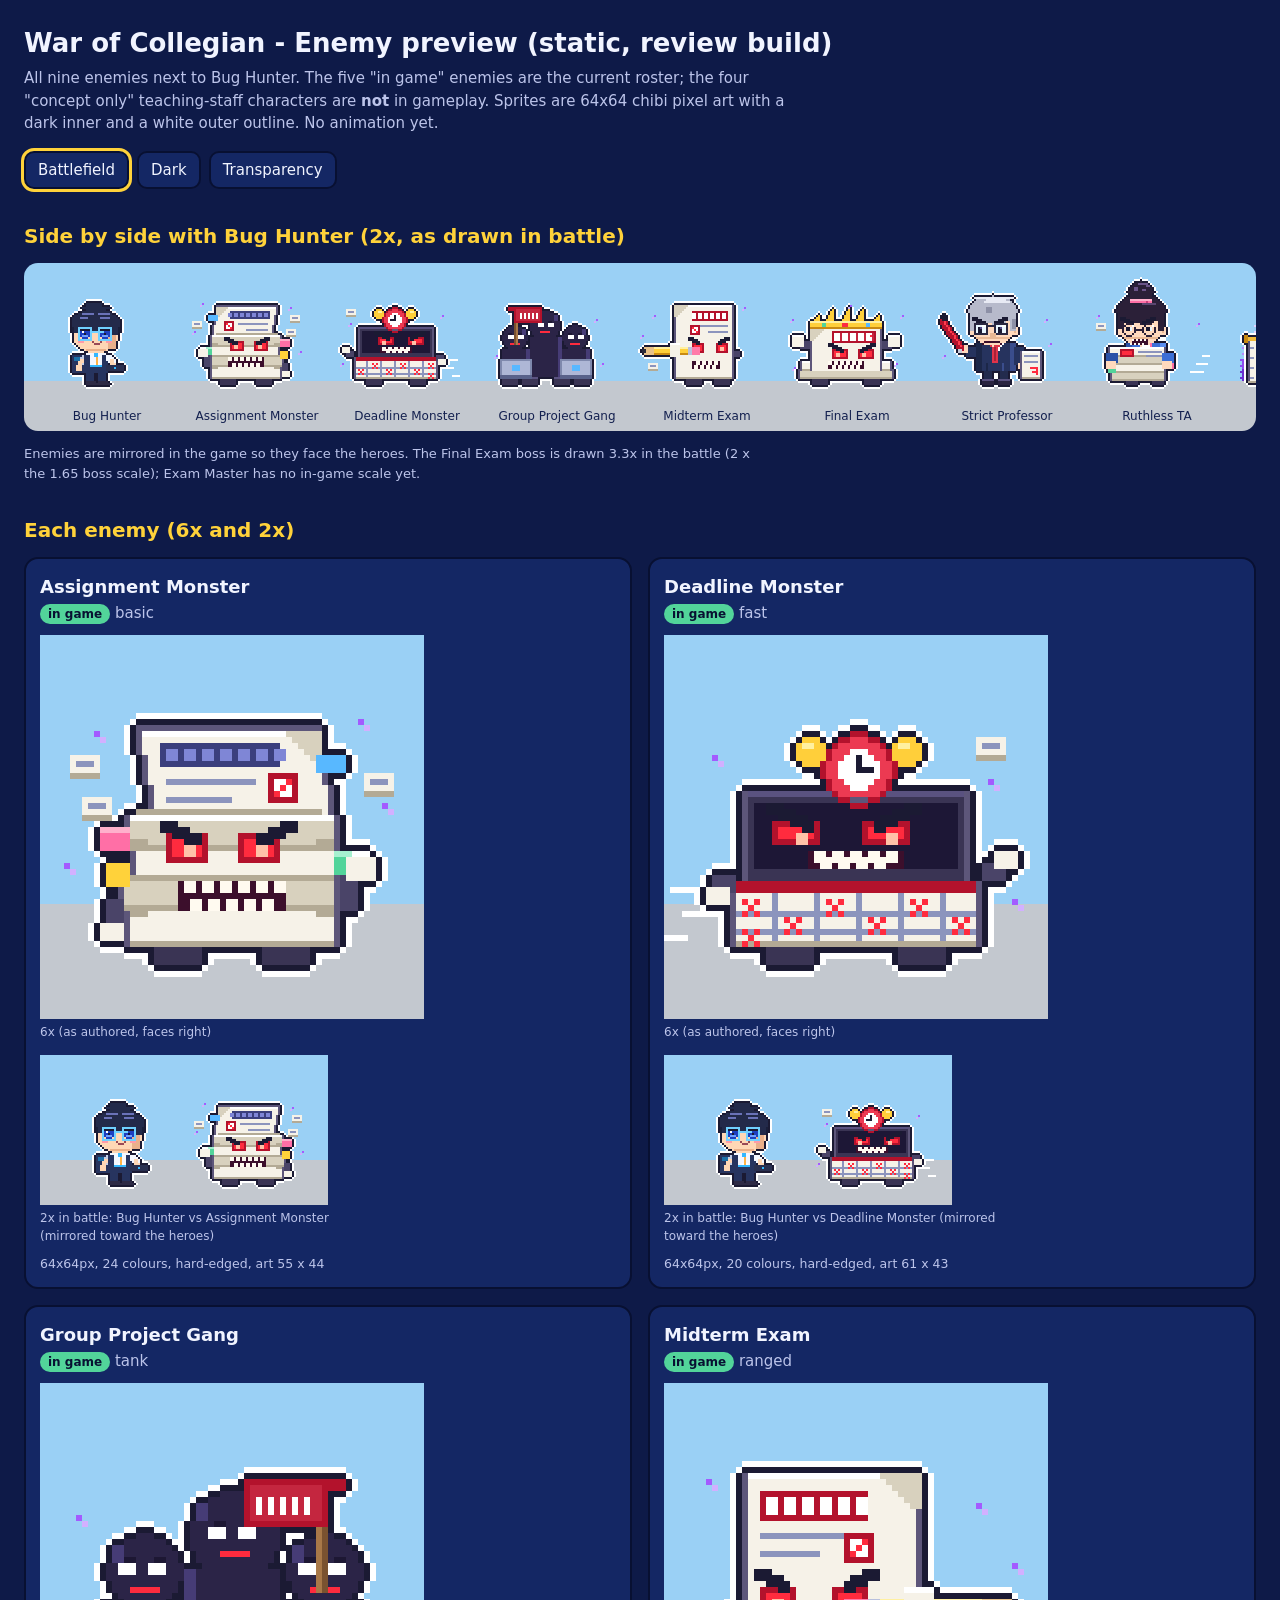
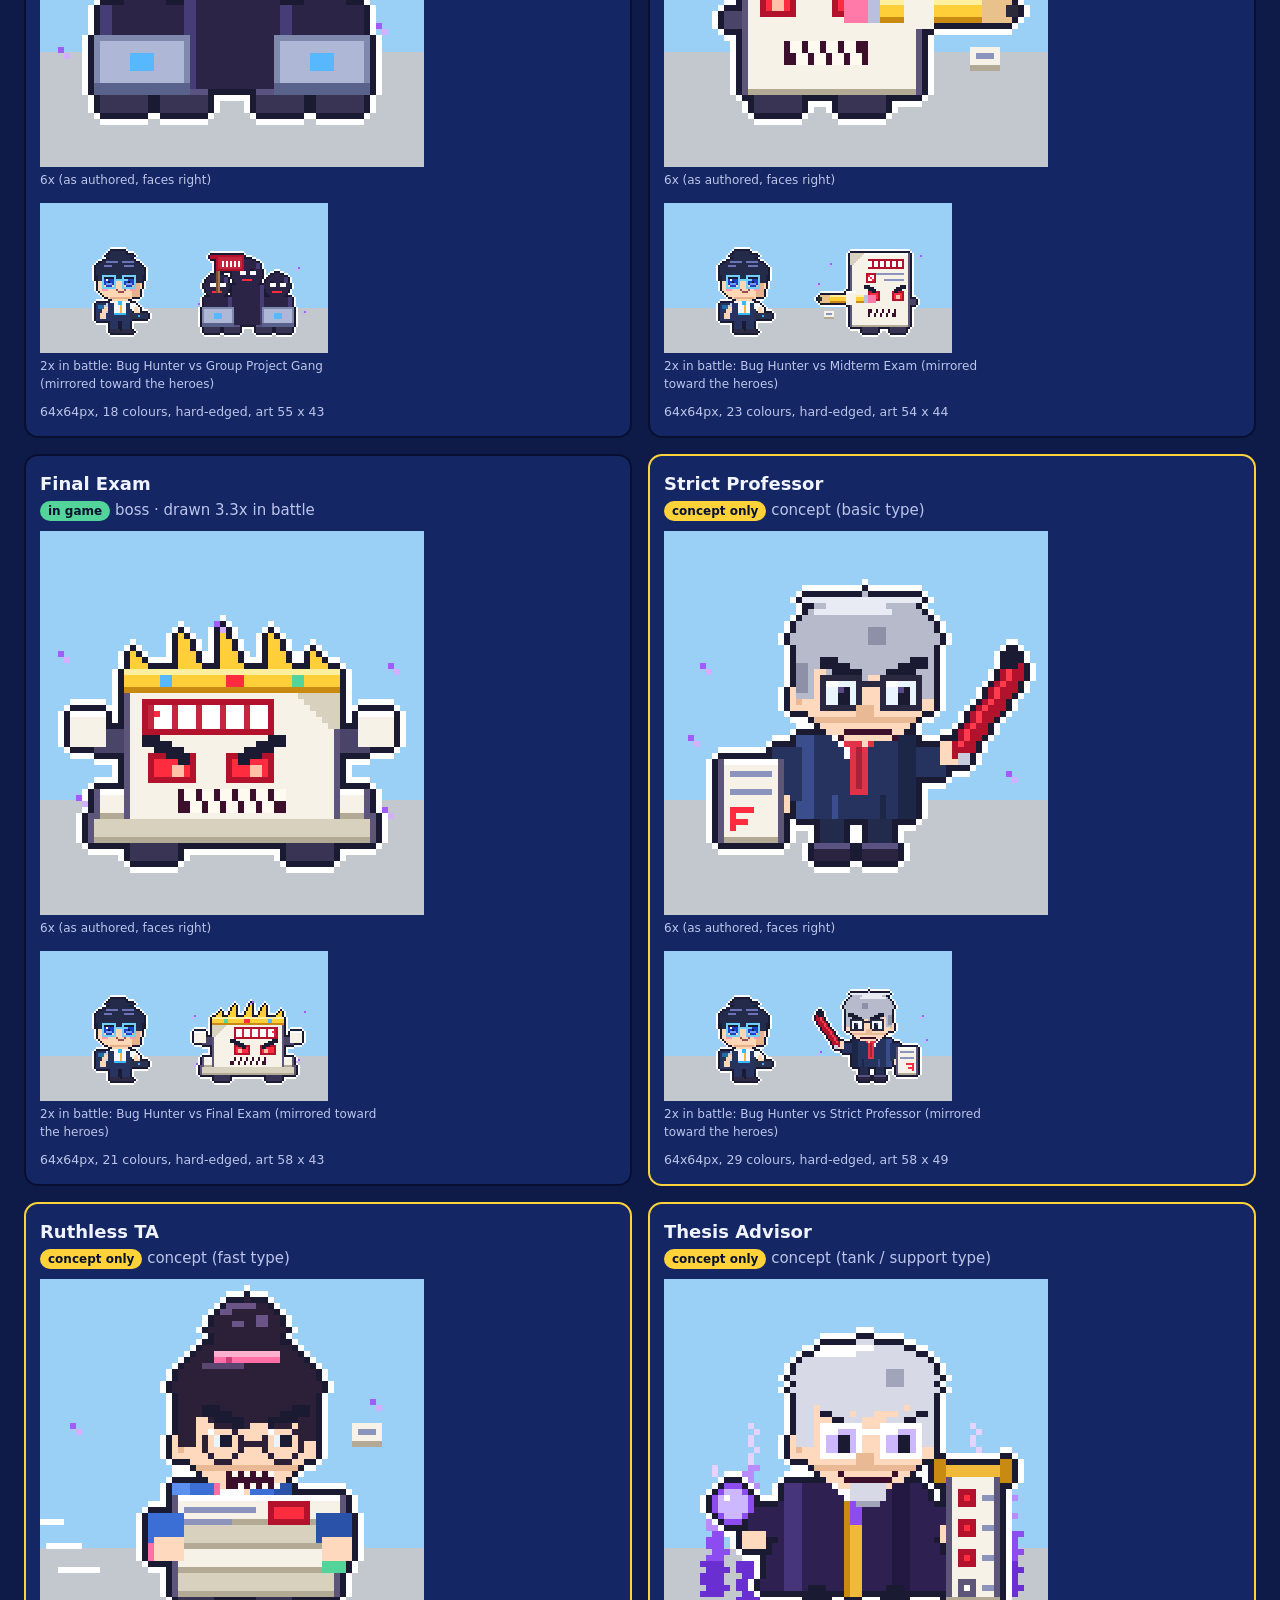
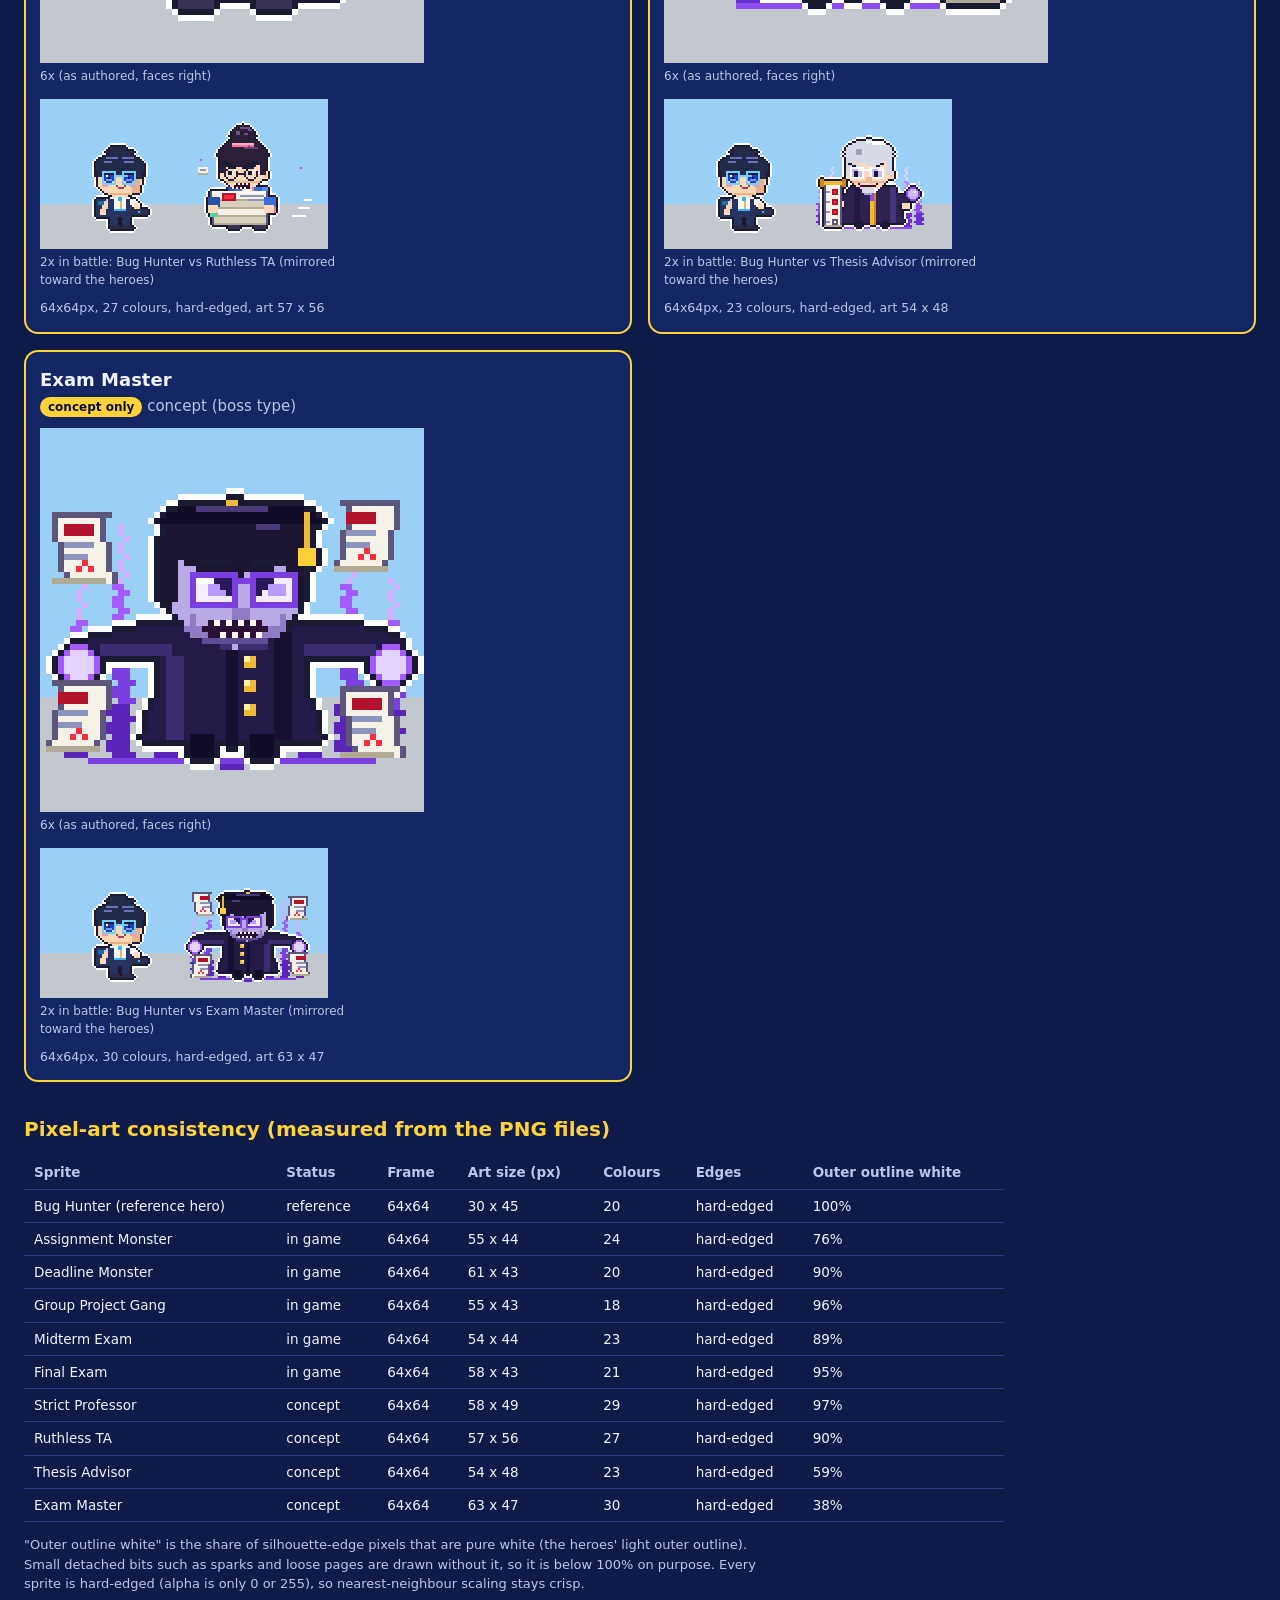
==== docs/enemy-remodel/preview.html @ 8fafef59 "feat: finalize enemy character concepts and preview Co-Authored-By: Claude Sonnet 5.5 <noreply@anthr" ====
<!doctype html>
<html lang="en"><head><meta charset="utf-8"><meta name="viewport" content="width=device-width,initial-scale=1">
<title>War of Collegian - Enemy Preview</title>
<style>
:root{--bg:#0e1a48;--panel:#142764;--ink:#081032;--chalk:#f1f4ff;--muted:#bcc4ea;--gold:#ffd23a;--sky:#9ad0f5;--road:#c3c8cf}
*{box-sizing:border-box}body{margin:0;background:var(--bg);color:var(--chalk);font:15px/1.5 system-ui,"Segoe UI",sans-serif;padding:24px}
h1{margin:0 0 4px;font-size:26px}h2{margin:32px 0 12px;font-size:20px;color:var(--gold)}p.lead{margin:0;color:var(--muted);max-width:80ch}
img,.spr{image-rendering:pixelated}
.bar{display:flex;gap:8px;flex-wrap:wrap;margin:16px 0}.bar button{font:inherit;color:var(--chalk);background:var(--panel);border:2px solid var(--ink);border-radius:10px;padding:6px 12px;cursor:pointer}
.bar button[aria-pressed=true]{outline:3px solid var(--gold)}
.grid{display:grid;grid-template-columns:repeat(auto-fill,minmax(420px,1fr));gap:16px}
.card{background:var(--panel);border:2px solid var(--ink);border-radius:14px;padding:14px}.card.concept{border-color:var(--gold)}
.card h3{margin:0;font-size:18px}.card header p{margin:2px 0 10px;color:var(--muted)}
.tag{display:inline-block;padding:1px 8px;border-radius:999px;font-size:12px;font-weight:700;color:var(--ink)}.tag.game{background:#52d49a}.tag.concept{background:var(--gold)}
.views{display:flex;gap:14px;align-items:flex-end;flex-wrap:wrap}figure{margin:0}figcaption{font-size:12px;color:var(--muted);margin-top:4px;max-width:340px}
.s6{width:384px;height:384px;display:block}.s2{width:128px;height:128px;display:block}.flip{transform:scaleX(-1)}
.bg-sky .s6,.bg-sky .field,.bg-sky .strip{background:linear-gradient(var(--sky) 70%,var(--road) 70%)}
.bg-dark .s6,.bg-dark .field,.bg-dark .strip{background:#1c2250}
.bg-check .s6,.bg-check .field,.bg-check .strip{background:repeating-conic-gradient(#d9d9d9 0 25%,#fff 0 50%) 0 0/16px 16px}
.field{display:flex;align-items:flex-end;justify-content:center;gap:0;width:288px;height:150px;padding-bottom:2px}
.spr{display:block;width:128px;height:128px;flex:none}.hero{background:url(../../assets/characters/ict/bug_hunter/idle.png) 0 0/400% 100% no-repeat}
.meta{margin:10px 0 0;font-size:12.5px;color:var(--muted)}
.strip{display:flex;align-items:flex-end;gap:0;padding:12px 8px 6px;border-radius:14px;overflow-x:auto}.strip figure{flex:none;text-align:center;width:150px}.strip figcaption{max-width:none;color:#13204f}
.bg-dark .strip figcaption{color:var(--muted)}
table{border-collapse:collapse;width:100%;max-width:980px;font-size:13.5px}th,td{text-align:left;padding:6px 10px;border-bottom:1px solid #2a3c86}th{color:var(--muted);font-weight:600}
.note{color:var(--muted);font-size:13px;max-width:90ch}
@media (max-width:520px){.s6{width:100%;height:auto;aspect-ratio:1}.field{width:100%}}
</style></head>
<body class="bg-sky">
<h1>War of Collegian - Enemy preview (static, review build)</h1>
<p class="lead">All nine enemies next to Bug Hunter. The five "in game" enemies are the current roster; the four "concept only" teaching-staff characters are <b>not</b> in gameplay. Sprites are 64x64 chibi pixel art with a dark inner and a white outer outline. No animation yet.</p>
<div class="bar" role="group" aria-label="Background"><button data-bg="bg-sky" aria-pressed="true">Battlefield</button><button data-bg="bg-dark" aria-pressed="false">Dark</button><button data-bg="bg-check" aria-pressed="false">Transparency</button></div>

<h2>Side by side with Bug Hunter (2x, as drawn in battle)</h2>
<div class="strip"><figure><span class="spr hero"></span><figcaption>Bug Hunter</figcaption></figure><figure><img class="s2 flip" src="../../assets/enemies/assignment/idle.png" alt=""><figcaption>Assignment Monster</figcaption></figure><figure><img class="s2 flip" src="../../assets/enemies/deadline/idle.png" alt=""><figcaption>Deadline Monster</figcaption></figure><figure><img class="s2 flip" src="../../assets/enemies/group/idle.png" alt=""><figcaption>Group Project Gang</figcaption></figure><figure><img class="s2 flip" src="../../assets/enemies/quiz/idle.png" alt=""><figcaption>Midterm Exam</figcaption></figure><figure><img class="s2 flip" src="../../assets/enemies/final/idle.png" alt=""><figcaption>Final Exam</figcaption></figure><figure><img class="s2 flip" src="../../assets/enemies/professor/idle.png" alt=""><figcaption>Strict Professor</figcaption></figure><figure><img class="s2 flip" src="../../assets/enemies/ta/idle.png" alt=""><figcaption>Ruthless TA</figcaption></figure><figure><img class="s2 flip" src="../../assets/enemies/advisor/idle.png" alt=""><figcaption>Thesis Advisor</figcaption></figure><figure><img class="s2 flip" src="../../assets/enemies/exammaster/idle.png" alt=""><figcaption>Exam Master</figcaption></figure></div>
<p class="note">Enemies are mirrored in the game so they face the heroes. The Final Exam boss is drawn 3.3x in the battle (2 x the 1.65 boss scale); Exam Master has no in-game scale yet.</p>

<h2>Each enemy (6x and 2x)</h2>
<div class="grid"><article class="card game">
  <header><h3>Assignment Monster</h3><p><span class="tag game">in game</span> basic</p></header>
  <div class="views">
    <figure><img class="s6" src="../../assets/enemies/assignment/idle.png" alt="Assignment Monster 6x"><figcaption>6x (as authored, faces right)</figcaption></figure>
    <figure><div class="field"><span class="spr hero"></span><img class="s2 flip" src="../../assets/enemies/assignment/idle.png" alt="Assignment Monster 2x"></div><figcaption>2x in battle: Bug Hunter vs Assignment Monster (mirrored toward the heroes)</figcaption></figure>
  </div>
  <p class="meta">64x64px, 24 colours, hard-edged, art 55 x 44</p>
</article><article class="card game">
  <header><h3>Deadline Monster</h3><p><span class="tag game">in game</span> fast</p></header>
  <div class="views">
    <figure><img class="s6" src="../../assets/enemies/deadline/idle.png" alt="Deadline Monster 6x"><figcaption>6x (as authored, faces right)</figcaption></figure>
    <figure><div class="field"><span class="spr hero"></span><img class="s2 flip" src="../../assets/enemies/deadline/idle.png" alt="Deadline Monster 2x"></div><figcaption>2x in battle: Bug Hunter vs Deadline Monster (mirrored toward the heroes)</figcaption></figure>
  </div>
  <p class="meta">64x64px, 20 colours, hard-edged, art 61 x 43</p>
</article><article class="card game">
  <header><h3>Group Project Gang</h3><p><span class="tag game">in game</span> tank</p></header>
  <div class="views">
    <figure><img class="s6" src="../../assets/enemies/group/idle.png" alt="Group Project Gang 6x"><figcaption>6x (as authored, faces right)</figcaption></figure>
    <figure><div class="field"><span class="spr hero"></span><img class="s2 flip" src="../../assets/enemies/group/idle.png" alt="Group Project Gang 2x"></div><figcaption>2x in battle: Bug Hunter vs Group Project Gang (mirrored toward the heroes)</figcaption></figure>
  </div>
  <p class="meta">64x64px, 18 colours, hard-edged, art 55 x 43</p>
</article><article class="card game">
  <header><h3>Midterm Exam</h3><p><span class="tag game">in game</span> ranged</p></header>
  <div class="views">
    <figure><img class="s6" src="../../assets/enemies/quiz/idle.png" alt="Midterm Exam 6x"><figcaption>6x (as authored, faces right)</figcaption></figure>
    <figure><div class="field"><span class="spr hero"></span><img class="s2 flip" src="../../assets/enemies/quiz/idle.png" alt="Midterm Exam 2x"></div><figcaption>2x in battle: Bug Hunter vs Midterm Exam (mirrored toward the heroes)</figcaption></figure>
  </div>
  <p class="meta">64x64px, 23 colours, hard-edged, art 54 x 44</p>
</article><article class="card game">
  <header><h3>Final Exam</h3><p><span class="tag game">in game</span> boss &middot; drawn 3.3x in battle</p></header>
  <div class="views">
    <figure><img class="s6" src="../../assets/enemies/final/idle.png" alt="Final Exam 6x"><figcaption>6x (as authored, faces right)</figcaption></figure>
    <figure><div class="field"><span class="spr hero"></span><img class="s2 flip" src="../../assets/enemies/final/idle.png" alt="Final Exam 2x"></div><figcaption>2x in battle: Bug Hunter vs Final Exam (mirrored toward the heroes)</figcaption></figure>
  </div>
  <p class="meta">64x64px, 21 colours, hard-edged, art 58 x 43</p>
</article><article class="card concept">
  <header><h3>Strict Professor</h3><p><span class="tag concept">concept only</span> concept (basic type)</p></header>
  <div class="views">
    <figure><img class="s6" src="../../assets/enemies/professor/idle.png" alt="Strict Professor 6x"><figcaption>6x (as authored, faces right)</figcaption></figure>
    <figure><div class="field"><span class="spr hero"></span><img class="s2 flip" src="../../assets/enemies/professor/idle.png" alt="Strict Professor 2x"></div><figcaption>2x in battle: Bug Hunter vs Strict Professor (mirrored toward the heroes)</figcaption></figure>
  </div>
  <p class="meta">64x64px, 29 colours, hard-edged, art 58 x 49</p>
</article><article class="card concept">
  <header><h3>Ruthless TA</h3><p><span class="tag concept">concept only</span> concept (fast type)</p></header>
  <div class="views">
    <figure><img class="s6" src="../../assets/enemies/ta/idle.png" alt="Ruthless TA 6x"><figcaption>6x (as authored, faces right)</figcaption></figure>
    <figure><div class="field"><span class="spr hero"></span><img class="s2 flip" src="../../assets/enemies/ta/idle.png" alt="Ruthless TA 2x"></div><figcaption>2x in battle: Bug Hunter vs Ruthless TA (mirrored toward the heroes)</figcaption></figure>
  </div>
  <p class="meta">64x64px, 27 colours, hard-edged, art 57 x 56</p>
</article><article class="card concept">
  <header><h3>Thesis Advisor</h3><p><span class="tag concept">concept only</span> concept (tank / support type)</p></header>
  <div class="views">
    <figure><img class="s6" src="../../assets/enemies/advisor/idle.png" alt="Thesis Advisor 6x"><figcaption>6x (as authored, faces right)</figcaption></figure>
    <figure><div class="field"><span class="spr hero"></span><img class="s2 flip" src="../../assets/enemies/advisor/idle.png" alt="Thesis Advisor 2x"></div><figcaption>2x in battle: Bug Hunter vs Thesis Advisor (mirrored toward the heroes)</figcaption></figure>
  </div>
  <p class="meta">64x64px, 23 colours, hard-edged, art 54 x 48</p>
</article><article class="card concept">
  <header><h3>Exam Master</h3><p><span class="tag concept">concept only</span> concept (boss type)</p></header>
  <div class="views">
    <figure><img class="s6" src="../../assets/enemies/exammaster/idle.png" alt="Exam Master 6x"><figcaption>6x (as authored, faces right)</figcaption></figure>
    <figure><div class="field"><span class="spr hero"></span><img class="s2 flip" src="../../assets/enemies/exammaster/idle.png" alt="Exam Master 2x"></div><figcaption>2x in battle: Bug Hunter vs Exam Master (mirrored toward the heroes)</figcaption></figure>
  </div>
  <p class="meta">64x64px, 30 colours, hard-edged, art 63 x 47</p>
</article></div>

<h2>Pixel-art consistency (measured from the PNG files)</h2>
<table><thead><tr><th>Sprite</th><th>Status</th><th>Frame</th><th>Art size (px)</th><th>Colours</th><th>Edges</th><th>Outer outline white</th></tr></thead><tbody>
<tr><td>Bug Hunter (reference hero)</td><td>reference</td><td>64x64</td><td>30 x 45</td><td>20</td><td>hard-edged</td><td>100%</td></tr>
<tr><td>Assignment Monster</td><td>in game</td><td>64x64</td><td>55 x 44</td><td>24</td><td>hard-edged</td><td>76%</td></tr>
<tr><td>Deadline Monster</td><td>in game</td><td>64x64</td><td>61 x 43</td><td>20</td><td>hard-edged</td><td>90%</td></tr>
<tr><td>Group Project Gang</td><td>in game</td><td>64x64</td><td>55 x 43</td><td>18</td><td>hard-edged</td><td>96%</td></tr>
<tr><td>Midterm Exam</td><td>in game</td><td>64x64</td><td>54 x 44</td><td>23</td><td>hard-edged</td><td>89%</td></tr>
<tr><td>Final Exam</td><td>in game</td><td>64x64</td><td>58 x 43</td><td>21</td><td>hard-edged</td><td>95%</td></tr>
<tr><td>Strict Professor</td><td>concept</td><td>64x64</td><td>58 x 49</td><td>29</td><td>hard-edged</td><td>97%</td></tr>
<tr><td>Ruthless TA</td><td>concept</td><td>64x64</td><td>57 x 56</td><td>27</td><td>hard-edged</td><td>90%</td></tr>
<tr><td>Thesis Advisor</td><td>concept</td><td>64x64</td><td>54 x 48</td><td>23</td><td>hard-edged</td><td>59%</td></tr>
<tr><td>Exam Master</td><td>concept</td><td>64x64</td><td>63 x 47</td><td>30</td><td>hard-edged</td><td>38%</td></tr>
</tbody></table>
<p class="note">"Outer outline white" is the share of silhouette-edge pixels that are pure white (the heroes' light outer outline). Small detached bits such as sparks and loose pages are drawn without it, so it is below 100% on purpose. Every sprite is hard-edged (alpha is only 0 or 255), so nearest-neighbour scaling stays crisp.</p>
<script>
document.querySelectorAll('.bar button').forEach(function(b){b.addEventListener('click',function(){
  document.body.className=b.dataset.bg;document.querySelectorAll('.bar button').forEach(function(x){x.setAttribute('aria-pressed',String(x===b))});});});
</script>
</body></html>
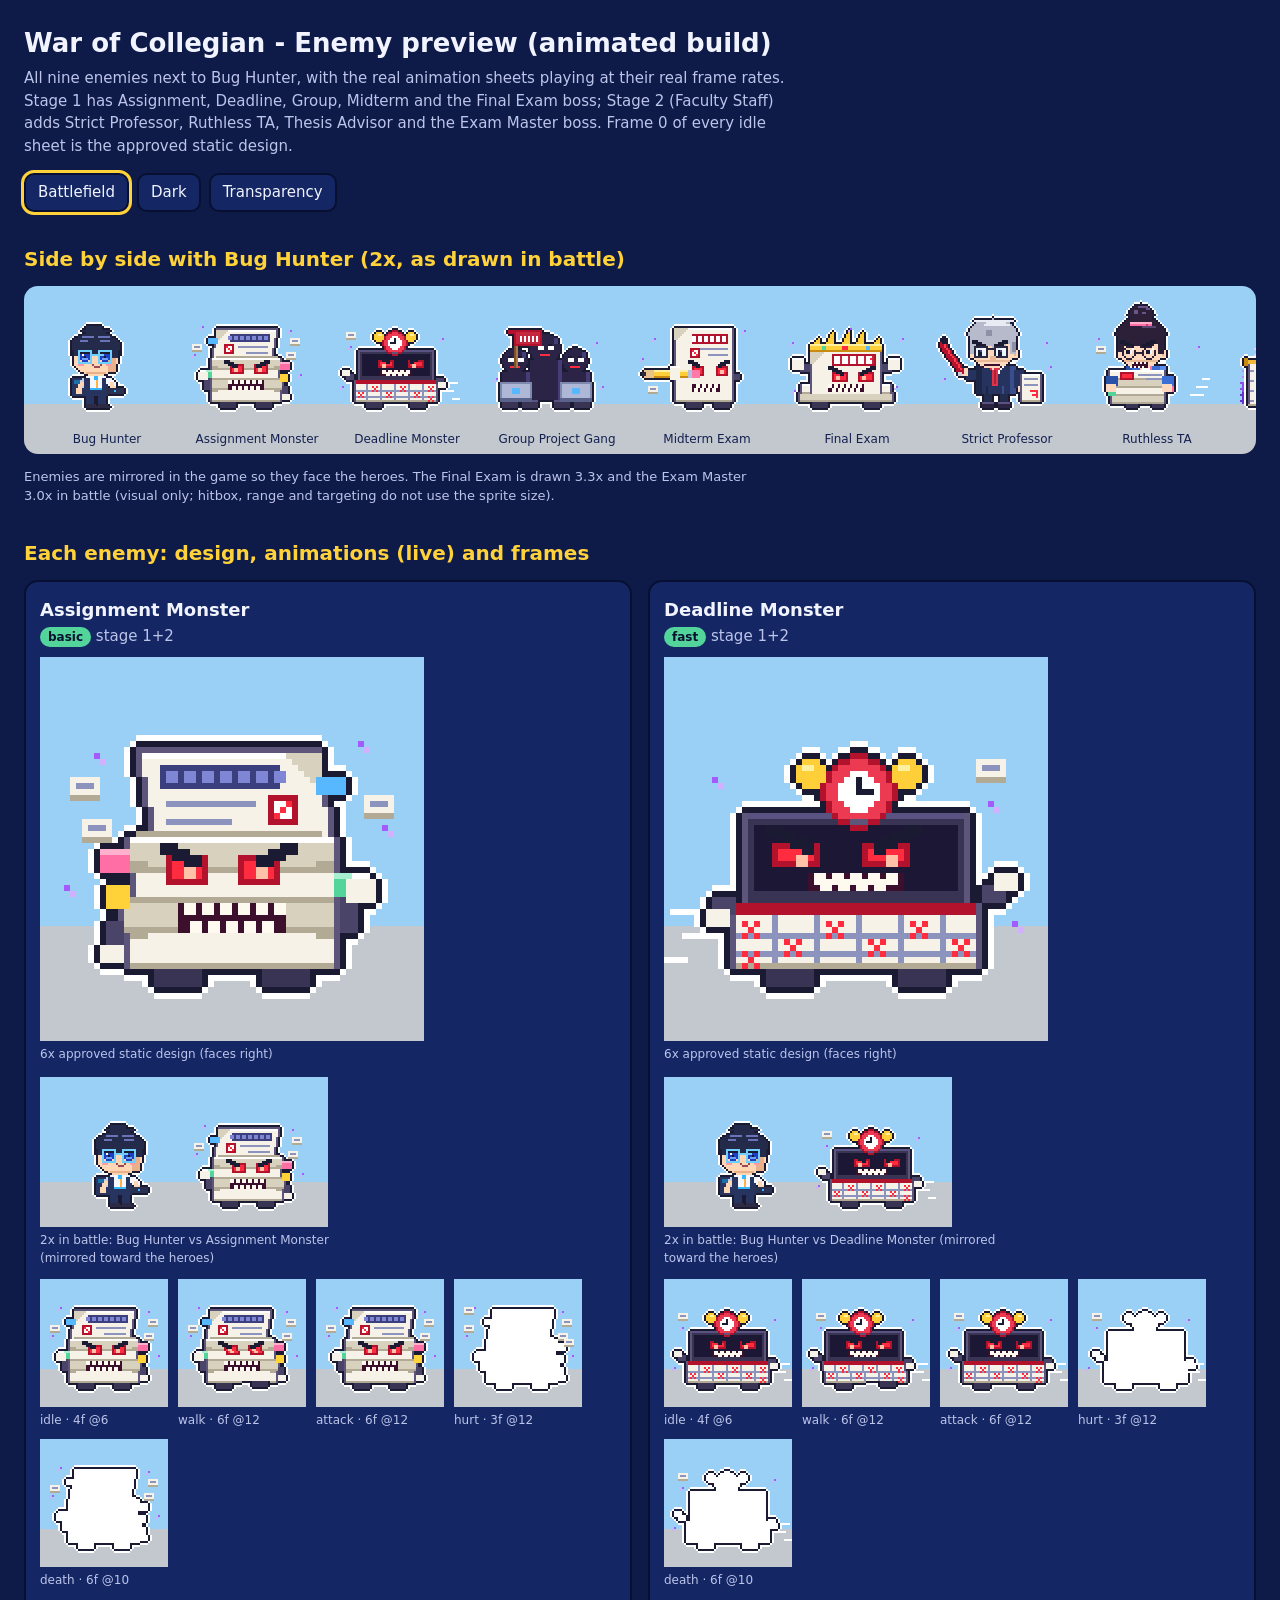
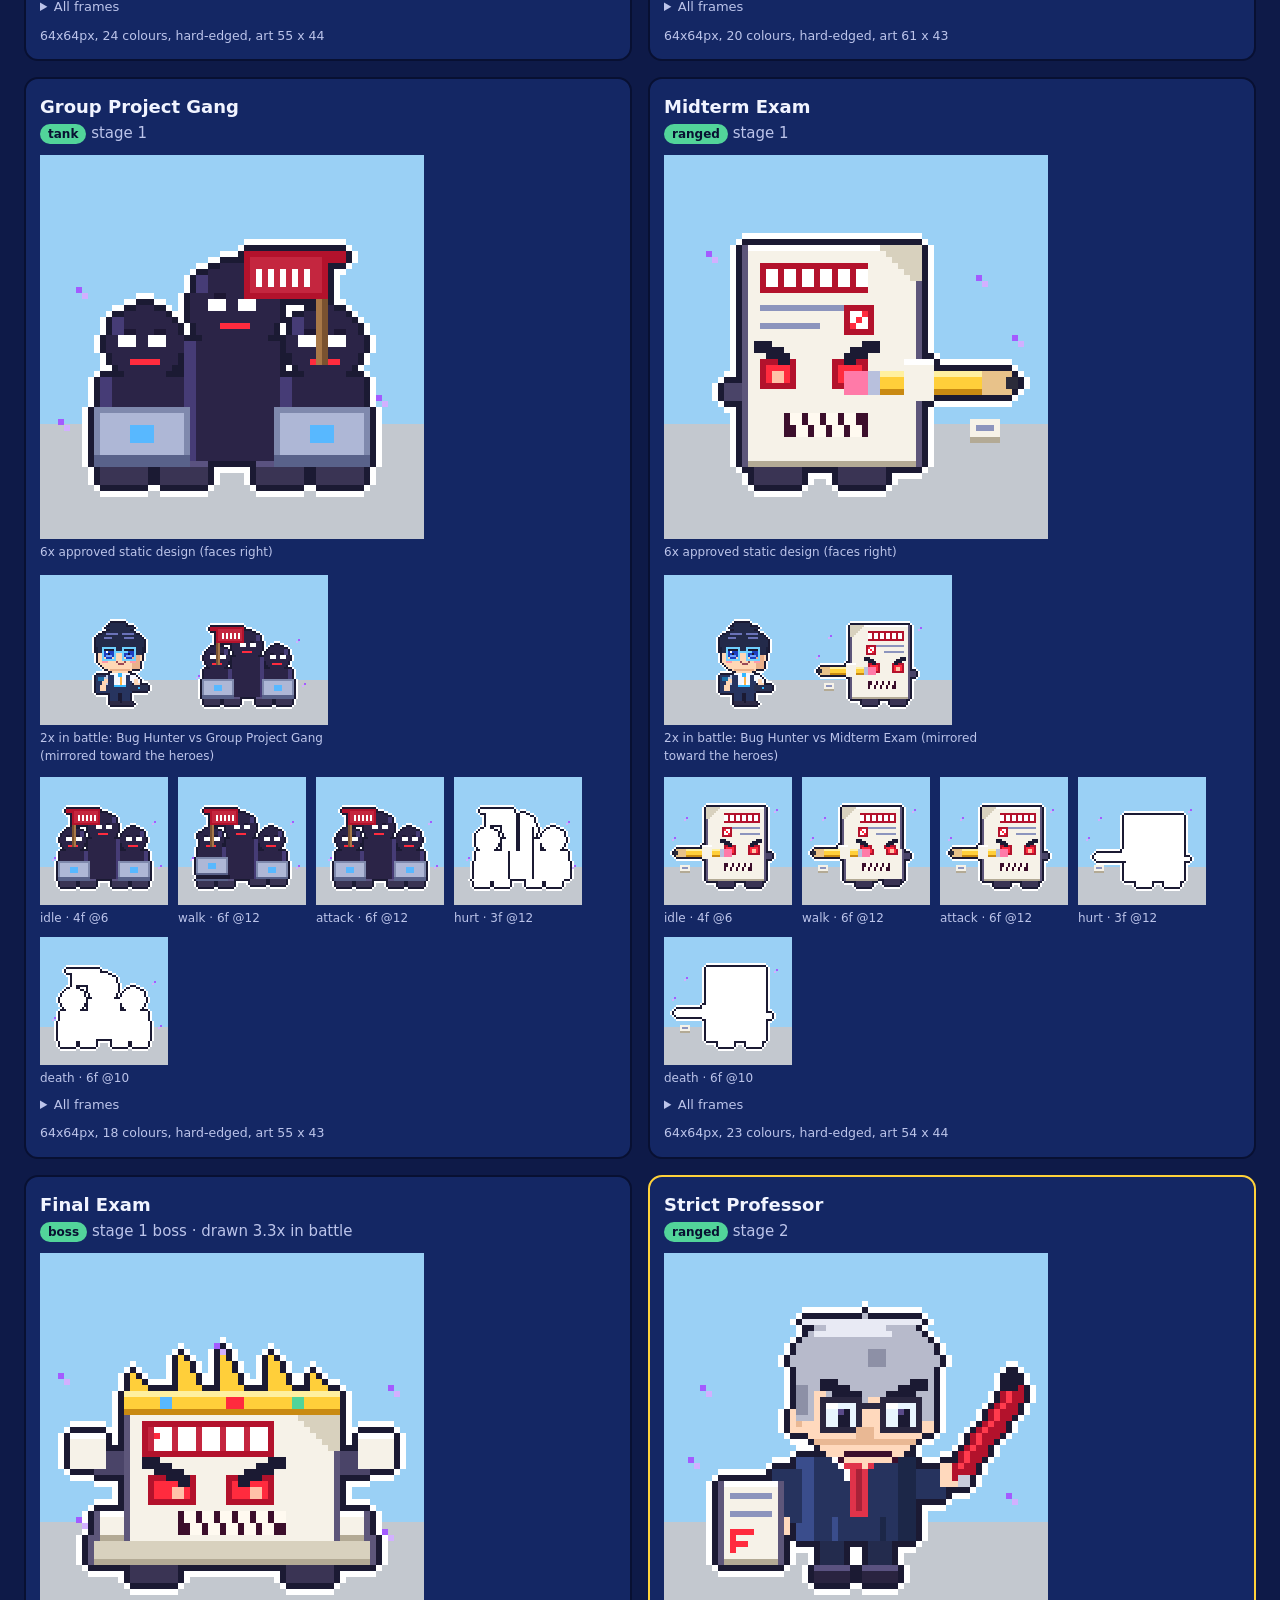
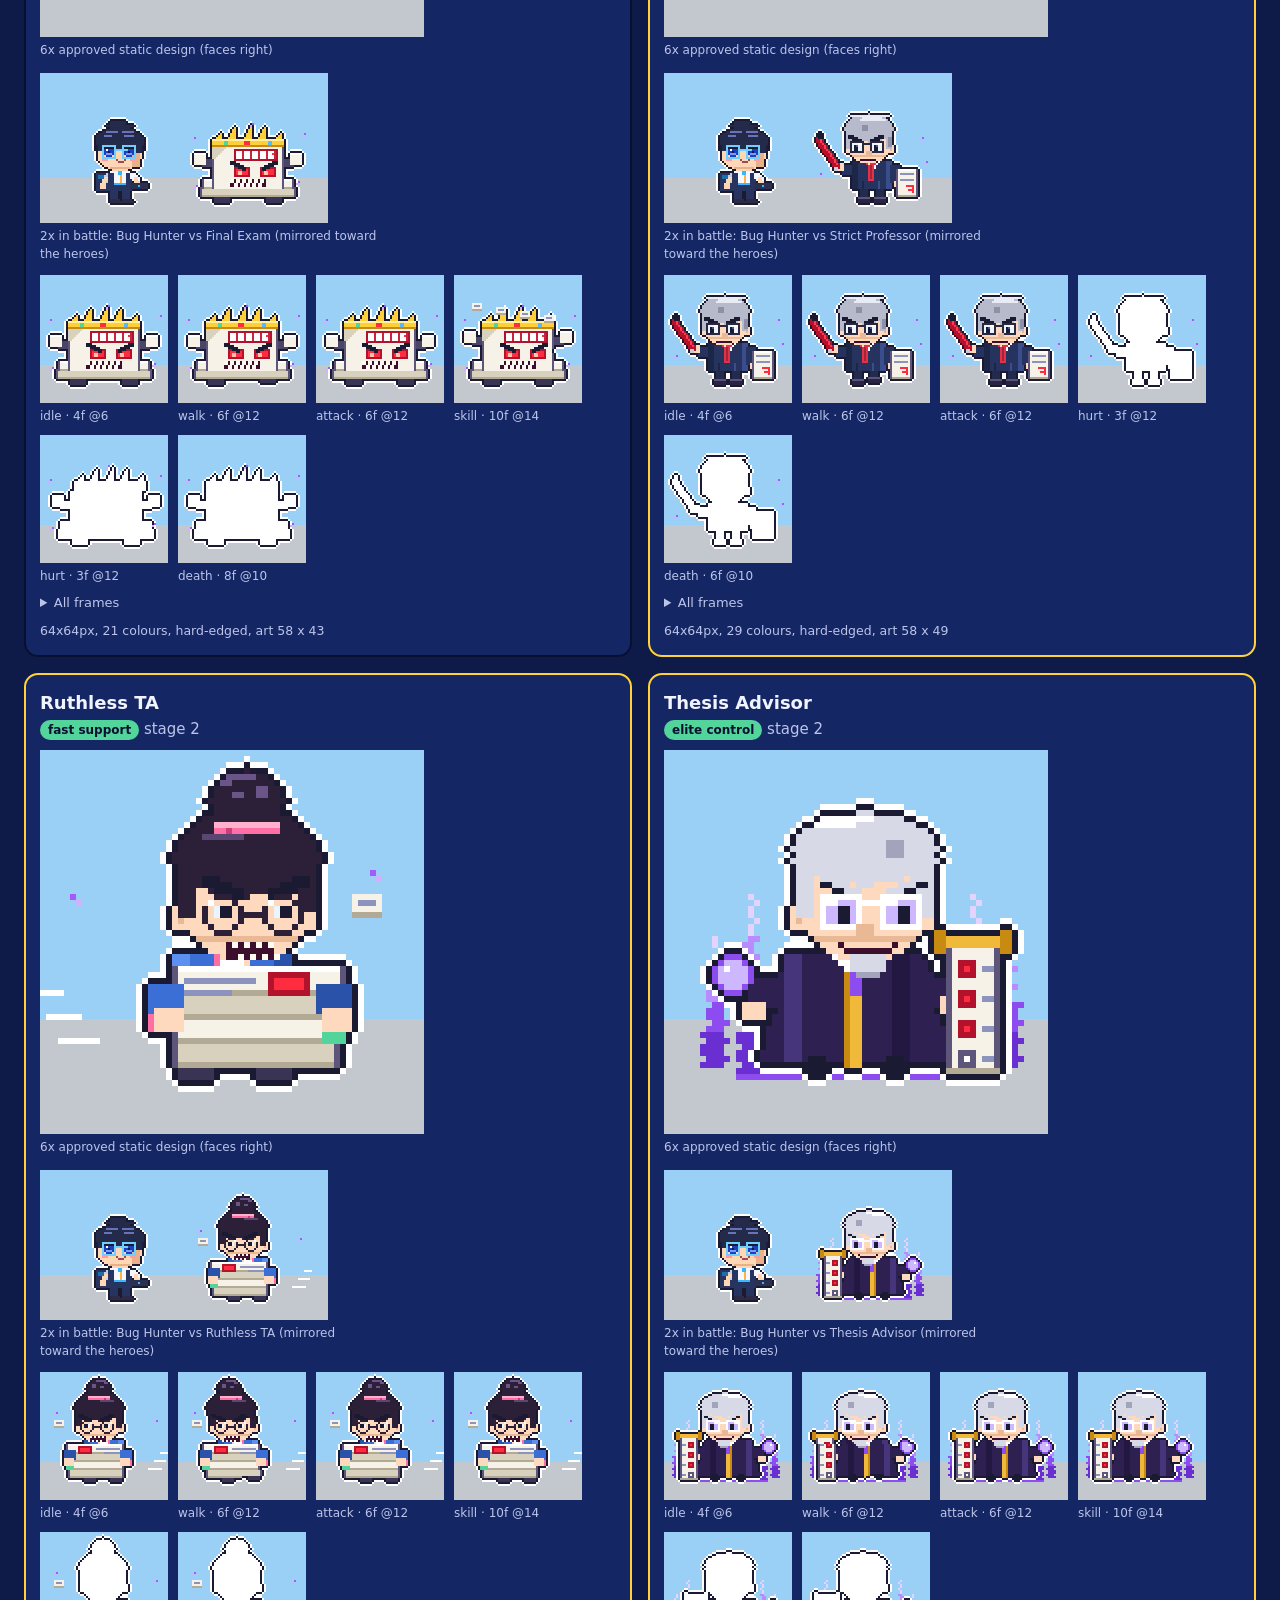
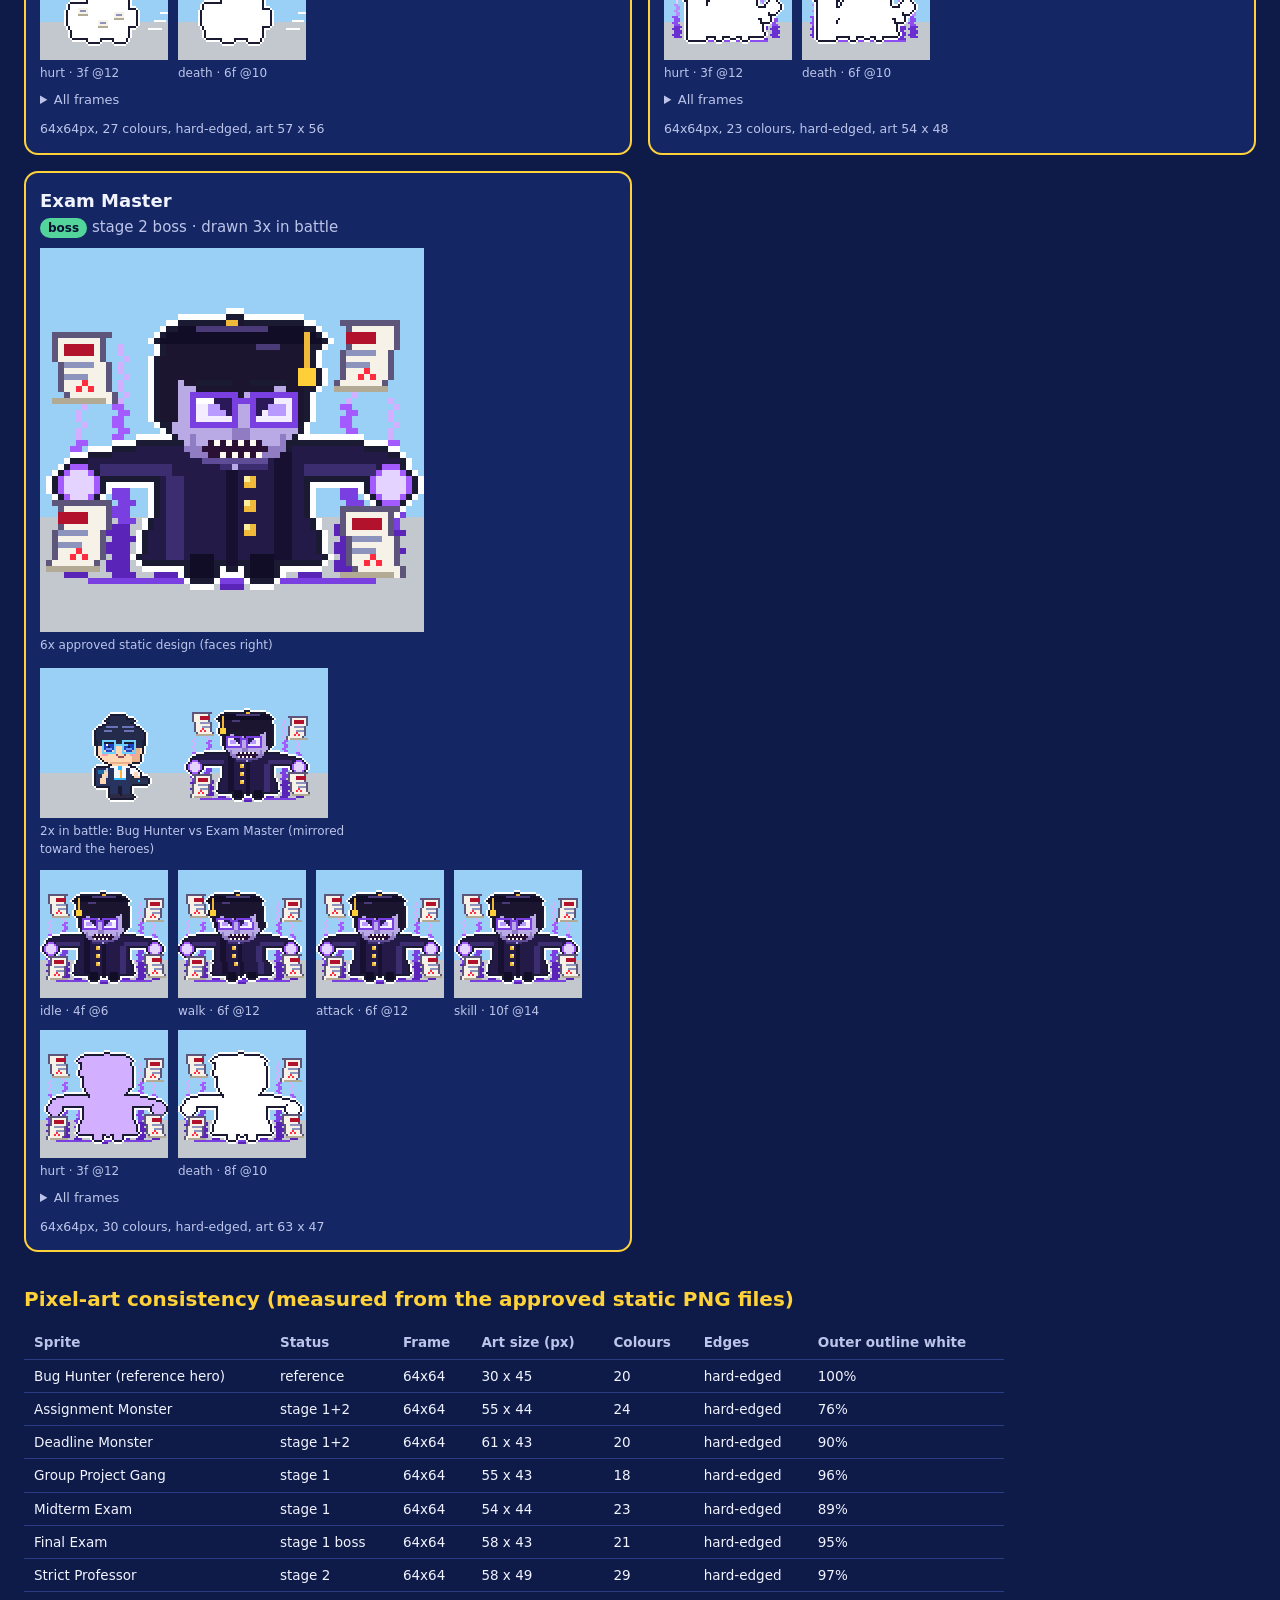
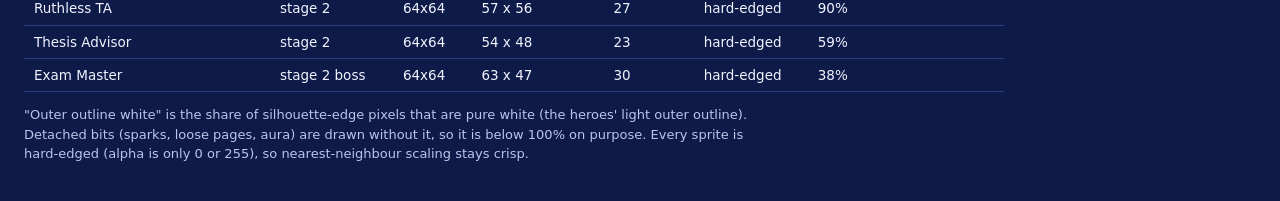
==== commit 742c61d8: "feat: enemy animation pipeline and sheets for all nine enemies Part-based rig (head, arms, prop, tor" ====
--- a/docs/enemy-remodel/preview.html
+++ b/docs/enemy-remodel/preview.html
@@ -8,113 +8,183 @@
 img,.spr{image-rendering:pixelated}
 .bar{display:flex;gap:8px;flex-wrap:wrap;margin:16px 0}.bar button{font:inherit;color:var(--chalk);background:var(--panel);border:2px solid var(--ink);border-radius:10px;padding:6px 12px;cursor:pointer}
 .bar button[aria-pressed=true]{outline:3px solid var(--gold)}
-.grid{display:grid;grid-template-columns:repeat(auto-fill,minmax(420px,1fr));gap:16px}
-.card{background:var(--panel);border:2px solid var(--ink);border-radius:14px;padding:14px}.card.concept{border-color:var(--gold)}
+.grid{display:grid;grid-template-columns:repeat(auto-fill,minmax(440px,1fr));gap:16px}
+.card{background:var(--panel);border:2px solid var(--ink);border-radius:14px;padding:14px}.card.new{border-color:var(--gold)}
 .card h3{margin:0;font-size:18px}.card header p{margin:2px 0 10px;color:var(--muted)}
-.tag{display:inline-block;padding:1px 8px;border-radius:999px;font-size:12px;font-weight:700;color:var(--ink)}.tag.game{background:#52d49a}.tag.concept{background:var(--gold)}
+.tag{display:inline-block;padding:1px 8px;border-radius:999px;font-size:12px;font-weight:700;color:var(--ink);background:#52d49a}
 .views{display:flex;gap:14px;align-items:flex-end;flex-wrap:wrap}figure{margin:0}figcaption{font-size:12px;color:var(--muted);margin-top:4px;max-width:340px}
 .s6{width:384px;height:384px;display:block}.s2{width:128px;height:128px;display:block}.flip{transform:scaleX(-1)}
-.bg-sky .s6,.bg-sky .field,.bg-sky .strip{background:linear-gradient(var(--sky) 70%,var(--road) 70%)}
-.bg-dark .s6,.bg-dark .field,.bg-dark .strip{background:#1c2250}
-.bg-check .s6,.bg-check .field,.bg-check .strip{background:repeating-conic-gradient(#d9d9d9 0 25%,#fff 0 50%) 0 0/16px 16px}
-.field{display:flex;align-items:flex-end;justify-content:center;gap:0;width:288px;height:150px;padding-bottom:2px}
+.bg-sky .s6,.bg-sky .field,.bg-sky .strip img,.bg-sky .cell,.bg-sky .strip2{background:linear-gradient(var(--sky) 70%,var(--road) 70%)}
+.bg-dark .s6,.bg-dark .field,.bg-dark .strip img,.bg-dark .cell,.bg-dark .strip2{background:#1c2250}
+.bg-check .s6,.bg-check .field,.bg-check .strip img,.bg-check .cell,.bg-check .strip2{background:repeating-conic-gradient(#d9d9d9 0 25%,#fff 0 50%) 0 0/16px 16px}
+.field{display:flex;align-items:flex-end;justify-content:center;width:288px;height:150px;padding-bottom:2px}
 .spr{display:block;width:128px;height:128px;flex:none}.hero{background:url(../../assets/characters/ict/bug_hunter/idle.png) 0 0/400% 100% no-repeat}
+.anims{display:flex;gap:10px;flex-wrap:wrap;margin-top:12px}.an .cell{overflow:hidden}.an figcaption{max-width:130px}
+.strip{margin:8px 0;overflow-x:auto}.strip b{display:block;font-size:12px;color:var(--muted)}
+details{margin-top:8px;font-size:13px;color:var(--muted)}summary{cursor:pointer}
 .meta{margin:10px 0 0;font-size:12.5px;color:var(--muted)}
-.strip{display:flex;align-items:flex-end;gap:0;padding:12px 8px 6px;border-radius:14px;overflow-x:auto}.strip figure{flex:none;text-align:center;width:150px}.strip figcaption{max-width:none;color:#13204f}
-.bg-dark .strip figcaption{color:var(--muted)}
+.lineup{display:flex;align-items:flex-end;padding:12px 8px 6px;border-radius:14px;overflow-x:auto}.lineup figure{flex:none;text-align:center;width:150px}.lineup figcaption{max-width:none;color:#13204f}
+.bg-sky .lineup{background:linear-gradient(var(--sky) 70%,var(--road) 70%)}.bg-dark .lineup{background:#1c2250}.bg-dark .lineup figcaption{color:var(--muted)}.bg-check .lineup{background:repeating-conic-gradient(#d9d9d9 0 25%,#fff 0 50%) 0 0/16px 16px}
 table{border-collapse:collapse;width:100%;max-width:980px;font-size:13.5px}th,td{text-align:left;padding:6px 10px;border-bottom:1px solid #2a3c86}th{color:var(--muted);font-weight:600}
 .note{color:var(--muted);font-size:13px;max-width:90ch}
-@media (max-width:520px){.s6{width:100%;height:auto;aspect-ratio:1}.field{width:100%}}
+@keyframes play-assignment-idle{from{background-position:0 0}to{background-position:-512px 0}}
+@keyframes play-assignment-walk{from{background-position:0 0}to{background-position:-768px 0}}
+@keyframes play-assignment-attack{from{background-position:0 0}to{background-position:-768px 0}}
+@keyframes play-assignment-hurt{from{background-position:0 0}to{background-position:-384px 0}}
+@keyframes play-assignment-death{from{background-position:0 0}to{background-position:-768px 0}}
+@keyframes play-deadline-idle{from{background-position:0 0}to{background-position:-512px 0}}
+@keyframes play-deadline-walk{from{background-position:0 0}to{background-position:-768px 0}}
+@keyframes play-deadline-attack{from{background-position:0 0}to{background-position:-768px 0}}
+@keyframes play-deadline-hurt{from{background-position:0 0}to{background-position:-384px 0}}
+@keyframes play-deadline-death{from{background-position:0 0}to{background-position:-768px 0}}
+@keyframes play-group-idle{from{background-position:0 0}to{background-position:-512px 0}}
+@keyframes play-group-walk{from{background-position:0 0}to{background-position:-768px 0}}
+@keyframes play-group-attack{from{background-position:0 0}to{background-position:-768px 0}}
+@keyframes play-group-hurt{from{background-position:0 0}to{background-position:-384px 0}}
+@keyframes play-group-death{from{background-position:0 0}to{background-position:-768px 0}}
+@keyframes play-quiz-idle{from{background-position:0 0}to{background-position:-512px 0}}
+@keyframes play-quiz-walk{from{background-position:0 0}to{background-position:-768px 0}}
+@keyframes play-quiz-attack{from{background-position:0 0}to{background-position:-768px 0}}
+@keyframes play-quiz-hurt{from{background-position:0 0}to{background-position:-384px 0}}
+@keyframes play-quiz-death{from{background-position:0 0}to{background-position:-768px 0}}
+@keyframes play-final-idle{from{background-position:0 0}to{background-position:-512px 0}}
+@keyframes play-final-walk{from{background-position:0 0}to{background-position:-768px 0}}
+@keyframes play-final-attack{from{background-position:0 0}to{background-position:-768px 0}}
+@keyframes play-final-skill{from{background-position:0 0}to{background-position:-1280px 0}}
+@keyframes play-final-hurt{from{background-position:0 0}to{background-position:-384px 0}}
+@keyframes play-final-death{from{background-position:0 0}to{background-position:-1024px 0}}
+@keyframes play-professor-idle{from{background-position:0 0}to{background-position:-512px 0}}
+@keyframes play-professor-walk{from{background-position:0 0}to{background-position:-768px 0}}
+@keyframes play-professor-attack{from{background-position:0 0}to{background-position:-768px 0}}
+@keyframes play-professor-hurt{from{background-position:0 0}to{background-position:-384px 0}}
+@keyframes play-professor-death{from{background-position:0 0}to{background-position:-768px 0}}
+@keyframes play-ta-idle{from{background-position:0 0}to{background-position:-512px 0}}
+@keyframes play-ta-walk{from{background-position:0 0}to{background-position:-768px 0}}
+@keyframes play-ta-attack{from{background-position:0 0}to{background-position:-768px 0}}
+@keyframes play-ta-skill{from{background-position:0 0}to{background-position:-1280px 0}}
+@keyframes play-ta-hurt{from{background-position:0 0}to{background-position:-384px 0}}
+@keyframes play-ta-death{from{background-position:0 0}to{background-position:-768px 0}}
+@keyframes play-advisor-idle{from{background-position:0 0}to{background-position:-512px 0}}
+@keyframes play-advisor-walk{from{background-position:0 0}to{background-position:-768px 0}}
+@keyframes play-advisor-attack{from{background-position:0 0}to{background-position:-768px 0}}
+@keyframes play-advisor-skill{from{background-position:0 0}to{background-position:-1280px 0}}
+@keyframes play-advisor-hurt{from{background-position:0 0}to{background-position:-384px 0}}
+@keyframes play-advisor-death{from{background-position:0 0}to{background-position:-768px 0}}
+@keyframes play-exammaster-idle{from{background-position:0 0}to{background-position:-512px 0}}
+@keyframes play-exammaster-walk{from{background-position:0 0}to{background-position:-768px 0}}
+@keyframes play-exammaster-attack{from{background-position:0 0}to{background-position:-768px 0}}
+@keyframes play-exammaster-skill{from{background-position:0 0}to{background-position:-1280px 0}}
+@keyframes play-exammaster-hurt{from{background-position:0 0}to{background-position:-384px 0}}
+@keyframes play-exammaster-death{from{background-position:0 0}to{background-position:-1024px 0}}
+@media (prefers-reduced-motion: reduce){.spr[style*=animation]{animation:none!important}}
 </style></head>
 <body class="bg-sky">
-<h1>War of Collegian - Enemy preview (static, review build)</h1>
-<p class="lead">All nine enemies next to Bug Hunter. The five "in game" enemies are the current roster; the four "concept only" teaching-staff characters are <b>not</b> in gameplay. Sprites are 64x64 chibi pixel art with a dark inner and a white outer outline. No animation yet.</p>
+<h1>War of Collegian - Enemy preview (animated build)</h1>
+<p class="lead">All nine enemies next to Bug Hunter, with the real animation sheets playing at their real frame rates. Stage 1 has Assignment, Deadline, Group, Midterm and the Final Exam boss; Stage 2 (Faculty Staff) adds Strict Professor, Ruthless TA, Thesis Advisor and the Exam Master boss. Frame 0 of every idle sheet is the approved static design.</p>
 <div class="bar" role="group" aria-label="Background"><button data-bg="bg-sky" aria-pressed="true">Battlefield</button><button data-bg="bg-dark" aria-pressed="false">Dark</button><button data-bg="bg-check" aria-pressed="false">Transparency</button></div>
 
 <h2>Side by side with Bug Hunter (2x, as drawn in battle)</h2>
-<div class="strip"><figure><span class="spr hero"></span><figcaption>Bug Hunter</figcaption></figure><figure><img class="s2 flip" src="../../assets/enemies/assignment/idle.png" alt=""><figcaption>Assignment Monster</figcaption></figure><figure><img class="s2 flip" src="../../assets/enemies/deadline/idle.png" alt=""><figcaption>Deadline Monster</figcaption></figure><figure><img class="s2 flip" src="../../assets/enemies/group/idle.png" alt=""><figcaption>Group Project Gang</figcaption></figure><figure><img class="s2 flip" src="../../assets/enemies/quiz/idle.png" alt=""><figcaption>Midterm Exam</figcaption></figure><figure><img class="s2 flip" src="../../assets/enemies/final/idle.png" alt=""><figcaption>Final Exam</figcaption></figure><figure><img class="s2 flip" src="../../assets/enemies/professor/idle.png" alt=""><figcaption>Strict Professor</figcaption></figure><figure><img class="s2 flip" src="../../assets/enemies/ta/idle.png" alt=""><figcaption>Ruthless TA</figcaption></figure><figure><img class="s2 flip" src="../../assets/enemies/advisor/idle.png" alt=""><figcaption>Thesis Advisor</figcaption></figure><figure><img class="s2 flip" src="../../assets/enemies/exammaster/idle.png" alt=""><figcaption>Exam Master</figcaption></figure></div>
-<p class="note">Enemies are mirrored in the game so they face the heroes. The Final Exam boss is drawn 3.3x in the battle (2 x the 1.65 boss scale); Exam Master has no in-game scale yet.</p>
+<div class="lineup"><figure><span class="spr hero"></span><figcaption>Bug Hunter</figcaption></figure><figure><img class="s2 flip" src="../../assets/enemies/assignment/static.png" alt=""><figcaption>Assignment Monster</figcaption></figure><figure><img class="s2 flip" src="../../assets/enemies/deadline/static.png" alt=""><figcaption>Deadline Monster</figcaption></figure><figure><img class="s2 flip" src="../../assets/enemies/group/static.png" alt=""><figcaption>Group Project Gang</figcaption></figure><figure><img class="s2 flip" src="../../assets/enemies/quiz/static.png" alt=""><figcaption>Midterm Exam</figcaption></figure><figure><img class="s2 flip" src="../../assets/enemies/final/static.png" alt=""><figcaption>Final Exam</figcaption></figure><figure><img class="s2 flip" src="../../assets/enemies/professor/static.png" alt=""><figcaption>Strict Professor</figcaption></figure><figure><img class="s2 flip" src="../../assets/enemies/ta/static.png" alt=""><figcaption>Ruthless TA</figcaption></figure><figure><img class="s2 flip" src="../../assets/enemies/advisor/static.png" alt=""><figcaption>Thesis Advisor</figcaption></figure><figure><img class="s2 flip" src="../../assets/enemies/exammaster/static.png" alt=""><figcaption>Exam Master</figcaption></figure></div>
+<p class="note">Enemies are mirrored in the game so they face the heroes. The Final Exam is drawn 3.3x and the Exam Master 3.0x in battle (visual only; hitbox, range and targeting do not use the sprite size).</p>
 
-<h2>Each enemy (6x and 2x)</h2>
-<div class="grid"><article class="card game">
-  <header><h3>Assignment Monster</h3><p><span class="tag game">in game</span> basic</p></header>
+<h2>Each enemy: design, animations (live) and frames</h2>
+<div class="grid"><article class="card ">
+  <header><h3>Assignment Monster</h3><p><span class="tag">basic</span> stage 1+2</p></header>
   <div class="views">
-    <figure><img class="s6" src="../../assets/enemies/assignment/idle.png" alt="Assignment Monster 6x"><figcaption>6x (as authored, faces right)</figcaption></figure>
-    <figure><div class="field"><span class="spr hero"></span><img class="s2 flip" src="../../assets/enemies/assignment/idle.png" alt="Assignment Monster 2x"></div><figcaption>2x in battle: Bug Hunter vs Assignment Monster (mirrored toward the heroes)</figcaption></figure>
+    <figure><img class="s6" src="../../assets/enemies/assignment/static.png" alt="Assignment Monster 6x"><figcaption>6x approved static design (faces right)</figcaption></figure>
+    <figure><div class="field"><span class="spr hero"></span><img class="s2 flip" src="../../assets/enemies/assignment/static.png" alt=""></div><figcaption>2x in battle: Bug Hunter vs Assignment Monster (mirrored toward the heroes)</figcaption></figure>
   </div>
+  <div class="anims"><figure class="an"><div class="cell" style="width:128px;height:128px"><div class="spr flip" style="width:128px;height:128px;background:url(../../assets/enemies/assignment/idle.png) 0 0/512px 128px;--end:-512px;animation:play-assignment-idle 0.6666666666666666s steps(4) infinite"></div></div><figcaption>idle &middot; 4f @6</figcaption></figure><figure class="an"><div class="cell" style="width:128px;height:128px"><div class="spr flip" style="width:128px;height:128px;background:url(../../assets/enemies/assignment/walk.png) 0 0/768px 128px;--end:-768px;animation:play-assignment-walk 0.5s steps(6) infinite"></div></div><figcaption>walk &middot; 6f @12</figcaption></figure><figure class="an"><div class="cell" style="width:128px;height:128px"><div class="spr flip" style="width:128px;height:128px;background:url(../../assets/enemies/assignment/attack.png) 0 0/768px 128px;--end:-768px;animation:play-assignment-attack 0.5s steps(6) infinite"></div></div><figcaption>attack &middot; 6f @12</figcaption></figure><figure class="an"><div class="cell" style="width:128px;height:128px"><div class="spr flip" style="width:128px;height:128px;background:url(../../assets/enemies/assignment/hurt.png) 0 0/384px 128px;--end:-384px;animation:play-assignment-hurt 0.25s steps(3) infinite"></div></div><figcaption>hurt &middot; 3f @12</figcaption></figure><figure class="an"><div class="cell" style="width:128px;height:128px"><div class="spr flip" style="width:128px;height:128px;background:url(../../assets/enemies/assignment/death.png) 0 0/768px 128px;--end:-768px;animation:play-assignment-death 0.6s steps(6) infinite"></div></div><figcaption>death &middot; 6f @10</figcaption></figure></div>
+  <details><summary>All frames</summary><div class="strip"><b>idle</b><img src="../../assets/enemies/assignment/idle.png" style="width:512px;height:128px" alt=""></div><div class="strip"><b>walk</b><img src="../../assets/enemies/assignment/walk.png" style="width:768px;height:128px" alt=""></div><div class="strip"><b>attack</b><img src="../../assets/enemies/assignment/attack.png" style="width:768px;height:128px" alt=""></div><div class="strip"><b>hurt</b><img src="../../assets/enemies/assignment/hurt.png" style="width:384px;height:128px" alt=""></div><div class="strip"><b>death</b><img src="../../assets/enemies/assignment/death.png" style="width:768px;height:128px" alt=""></div></details>
   <p class="meta">64x64px, 24 colours, hard-edged, art 55 x 44</p>
-</article><article class="card game">
-  <header><h3>Deadline Monster</h3><p><span class="tag game">in game</span> fast</p></header>
+</article><article class="card ">
+  <header><h3>Deadline Monster</h3><p><span class="tag">fast</span> stage 1+2</p></header>
   <div class="views">
-    <figure><img class="s6" src="../../assets/enemies/deadline/idle.png" alt="Deadline Monster 6x"><figcaption>6x (as authored, faces right)</figcaption></figure>
-    <figure><div class="field"><span class="spr hero"></span><img class="s2 flip" src="../../assets/enemies/deadline/idle.png" alt="Deadline Monster 2x"></div><figcaption>2x in battle: Bug Hunter vs Deadline Monster (mirrored toward the heroes)</figcaption></figure>
+    <figure><img class="s6" src="../../assets/enemies/deadline/static.png" alt="Deadline Monster 6x"><figcaption>6x approved static design (faces right)</figcaption></figure>
+    <figure><div class="field"><span class="spr hero"></span><img class="s2 flip" src="../../assets/enemies/deadline/static.png" alt=""></div><figcaption>2x in battle: Bug Hunter vs Deadline Monster (mirrored toward the heroes)</figcaption></figure>
   </div>
+  <div class="anims"><figure class="an"><div class="cell" style="width:128px;height:128px"><div class="spr flip" style="width:128px;height:128px;background:url(../../assets/enemies/deadline/idle.png) 0 0/512px 128px;--end:-512px;animation:play-deadline-idle 0.6666666666666666s steps(4) infinite"></div></div><figcaption>idle &middot; 4f @6</figcaption></figure><figure class="an"><div class="cell" style="width:128px;height:128px"><div class="spr flip" style="width:128px;height:128px;background:url(../../assets/enemies/deadline/walk.png) 0 0/768px 128px;--end:-768px;animation:play-deadline-walk 0.5s steps(6) infinite"></div></div><figcaption>walk &middot; 6f @12</figcaption></figure><figure class="an"><div class="cell" style="width:128px;height:128px"><div class="spr flip" style="width:128px;height:128px;background:url(../../assets/enemies/deadline/attack.png) 0 0/768px 128px;--end:-768px;animation:play-deadline-attack 0.5s steps(6) infinite"></div></div><figcaption>attack &middot; 6f @12</figcaption></figure><figure class="an"><div class="cell" style="width:128px;height:128px"><div class="spr flip" style="width:128px;height:128px;background:url(../../assets/enemies/deadline/hurt.png) 0 0/384px 128px;--end:-384px;animation:play-deadline-hurt 0.25s steps(3) infinite"></div></div><figcaption>hurt &middot; 3f @12</figcaption></figure><figure class="an"><div class="cell" style="width:128px;height:128px"><div class="spr flip" style="width:128px;height:128px;background:url(../../assets/enemies/deadline/death.png) 0 0/768px 128px;--end:-768px;animation:play-deadline-death 0.6s steps(6) infinite"></div></div><figcaption>death &middot; 6f @10</figcaption></figure></div>
+  <details><summary>All frames</summary><div class="strip"><b>idle</b><img src="../../assets/enemies/deadline/idle.png" style="width:512px;height:128px" alt=""></div><div class="strip"><b>walk</b><img src="../../assets/enemies/deadline/walk.png" style="width:768px;height:128px" alt=""></div><div class="strip"><b>attack</b><img src="../../assets/enemies/deadline/attack.png" style="width:768px;height:128px" alt=""></div><div class="strip"><b>hurt</b><img src="../../assets/enemies/deadline/hurt.png" style="width:384px;height:128px" alt=""></div><div class="strip"><b>death</b><img src="../../assets/enemies/deadline/death.png" style="width:768px;height:128px" alt=""></div></details>
   <p class="meta">64x64px, 20 colours, hard-edged, art 61 x 43</p>
-</article><article class="card game">
-  <header><h3>Group Project Gang</h3><p><span class="tag game">in game</span> tank</p></header>
+</article><article class="card ">
+  <header><h3>Group Project Gang</h3><p><span class="tag">tank</span> stage 1</p></header>
   <div class="views">
-    <figure><img class="s6" src="../../assets/enemies/group/idle.png" alt="Group Project Gang 6x"><figcaption>6x (as authored, faces right)</figcaption></figure>
-    <figure><div class="field"><span class="spr hero"></span><img class="s2 flip" src="../../assets/enemies/group/idle.png" alt="Group Project Gang 2x"></div><figcaption>2x in battle: Bug Hunter vs Group Project Gang (mirrored toward the heroes)</figcaption></figure>
+    <figure><img class="s6" src="../../assets/enemies/group/static.png" alt="Group Project Gang 6x"><figcaption>6x approved static design (faces right)</figcaption></figure>
+    <figure><div class="field"><span class="spr hero"></span><img class="s2 flip" src="../../assets/enemies/group/static.png" alt=""></div><figcaption>2x in battle: Bug Hunter vs Group Project Gang (mirrored toward the heroes)</figcaption></figure>
   </div>
+  <div class="anims"><figure class="an"><div class="cell" style="width:128px;height:128px"><div class="spr flip" style="width:128px;height:128px;background:url(../../assets/enemies/group/idle.png) 0 0/512px 128px;--end:-512px;animation:play-group-idle 0.6666666666666666s steps(4) infinite"></div></div><figcaption>idle &middot; 4f @6</figcaption></figure><figure class="an"><div class="cell" style="width:128px;height:128px"><div class="spr flip" style="width:128px;height:128px;background:url(../../assets/enemies/group/walk.png) 0 0/768px 128px;--end:-768px;animation:play-group-walk 0.5s steps(6) infinite"></div></div><figcaption>walk &middot; 6f @12</figcaption></figure><figure class="an"><div class="cell" style="width:128px;height:128px"><div class="spr flip" style="width:128px;height:128px;background:url(../../assets/enemies/group/attack.png) 0 0/768px 128px;--end:-768px;animation:play-group-attack 0.5s steps(6) infinite"></div></div><figcaption>attack &middot; 6f @12</figcaption></figure><figure class="an"><div class="cell" style="width:128px;height:128px"><div class="spr flip" style="width:128px;height:128px;background:url(../../assets/enemies/group/hurt.png) 0 0/384px 128px;--end:-384px;animation:play-group-hurt 0.25s steps(3) infinite"></div></div><figcaption>hurt &middot; 3f @12</figcaption></figure><figure class="an"><div class="cell" style="width:128px;height:128px"><div class="spr flip" style="width:128px;height:128px;background:url(../../assets/enemies/group/death.png) 0 0/768px 128px;--end:-768px;animation:play-group-death 0.6s steps(6) infinite"></div></div><figcaption>death &middot; 6f @10</figcaption></figure></div>
+  <details><summary>All frames</summary><div class="strip"><b>idle</b><img src="../../assets/enemies/group/idle.png" style="width:512px;height:128px" alt=""></div><div class="strip"><b>walk</b><img src="../../assets/enemies/group/walk.png" style="width:768px;height:128px" alt=""></div><div class="strip"><b>attack</b><img src="../../assets/enemies/group/attack.png" style="width:768px;height:128px" alt=""></div><div class="strip"><b>hurt</b><img src="../../assets/enemies/group/hurt.png" style="width:384px;height:128px" alt=""></div><div class="strip"><b>death</b><img src="../../assets/enemies/group/death.png" style="width:768px;height:128px" alt=""></div></details>
   <p class="meta">64x64px, 18 colours, hard-edged, art 55 x 43</p>
-</article><article class="card game">
-  <header><h3>Midterm Exam</h3><p><span class="tag game">in game</span> ranged</p></header>
+</article><article class="card ">
+  <header><h3>Midterm Exam</h3><p><span class="tag">ranged</span> stage 1</p></header>
   <div class="views">
-    <figure><img class="s6" src="../../assets/enemies/quiz/idle.png" alt="Midterm Exam 6x"><figcaption>6x (as authored, faces right)</figcaption></figure>
-    <figure><div class="field"><span class="spr hero"></span><img class="s2 flip" src="../../assets/enemies/quiz/idle.png" alt="Midterm Exam 2x"></div><figcaption>2x in battle: Bug Hunter vs Midterm Exam (mirrored toward the heroes)</figcaption></figure>
+    <figure><img class="s6" src="../../assets/enemies/quiz/static.png" alt="Midterm Exam 6x"><figcaption>6x approved static design (faces right)</figcaption></figure>
+    <figure><div class="field"><span class="spr hero"></span><img class="s2 flip" src="../../assets/enemies/quiz/static.png" alt=""></div><figcaption>2x in battle: Bug Hunter vs Midterm Exam (mirrored toward the heroes)</figcaption></figure>
   </div>
+  <div class="anims"><figure class="an"><div class="cell" style="width:128px;height:128px"><div class="spr flip" style="width:128px;height:128px;background:url(../../assets/enemies/quiz/idle.png) 0 0/512px 128px;--end:-512px;animation:play-quiz-idle 0.6666666666666666s steps(4) infinite"></div></div><figcaption>idle &middot; 4f @6</figcaption></figure><figure class="an"><div class="cell" style="width:128px;height:128px"><div class="spr flip" style="width:128px;height:128px;background:url(../../assets/enemies/quiz/walk.png) 0 0/768px 128px;--end:-768px;animation:play-quiz-walk 0.5s steps(6) infinite"></div></div><figcaption>walk &middot; 6f @12</figcaption></figure><figure class="an"><div class="cell" style="width:128px;height:128px"><div class="spr flip" style="width:128px;height:128px;background:url(../../assets/enemies/quiz/attack.png) 0 0/768px 128px;--end:-768px;animation:play-quiz-attack 0.5s steps(6) infinite"></div></div><figcaption>attack &middot; 6f @12</figcaption></figure><figure class="an"><div class="cell" style="width:128px;height:128px"><div class="spr flip" style="width:128px;height:128px;background:url(../../assets/enemies/quiz/hurt.png) 0 0/384px 128px;--end:-384px;animation:play-quiz-hurt 0.25s steps(3) infinite"></div></div><figcaption>hurt &middot; 3f @12</figcaption></figure><figure class="an"><div class="cell" style="width:128px;height:128px"><div class="spr flip" style="width:128px;height:128px;background:url(../../assets/enemies/quiz/death.png) 0 0/768px 128px;--end:-768px;animation:play-quiz-death 0.6s steps(6) infinite"></div></div><figcaption>death &middot; 6f @10</figcaption></figure></div>
+  <details><summary>All frames</summary><div class="strip"><b>idle</b><img src="../../assets/enemies/quiz/idle.png" style="width:512px;height:128px" alt=""></div><div class="strip"><b>walk</b><img src="../../assets/enemies/quiz/walk.png" style="width:768px;height:128px" alt=""></div><div class="strip"><b>attack</b><img src="../../assets/enemies/quiz/attack.png" style="width:768px;height:128px" alt=""></div><div class="strip"><b>hurt</b><img src="../../assets/enemies/quiz/hurt.png" style="width:384px;height:128px" alt=""></div><div class="strip"><b>death</b><img src="../../assets/enemies/quiz/death.png" style="width:768px;height:128px" alt=""></div></details>
   <p class="meta">64x64px, 23 colours, hard-edged, art 54 x 44</p>
-</article><article class="card game">
-  <header><h3>Final Exam</h3><p><span class="tag game">in game</span> boss &middot; drawn 3.3x in battle</p></header>
+</article><article class="card ">
+  <header><h3>Final Exam</h3><p><span class="tag">boss</span> stage 1 boss &middot; drawn 3.3x in battle</p></header>
   <div class="views">
-    <figure><img class="s6" src="../../assets/enemies/final/idle.png" alt="Final Exam 6x"><figcaption>6x (as authored, faces right)</figcaption></figure>
-    <figure><div class="field"><span class="spr hero"></span><img class="s2 flip" src="../../assets/enemies/final/idle.png" alt="Final Exam 2x"></div><figcaption>2x in battle: Bug Hunter vs Final Exam (mirrored toward the heroes)</figcaption></figure>
+    <figure><img class="s6" src="../../assets/enemies/final/static.png" alt="Final Exam 6x"><figcaption>6x approved static design (faces right)</figcaption></figure>
+    <figure><div class="field"><span class="spr hero"></span><img class="s2 flip" src="../../assets/enemies/final/static.png" alt=""></div><figcaption>2x in battle: Bug Hunter vs Final Exam (mirrored toward the heroes)</figcaption></figure>
   </div>
+  <div class="anims"><figure class="an"><div class="cell" style="width:128px;height:128px"><div class="spr flip" style="width:128px;height:128px;background:url(../../assets/enemies/final/idle.png) 0 0/512px 128px;--end:-512px;animation:play-final-idle 0.6666666666666666s steps(4) infinite"></div></div><figcaption>idle &middot; 4f @6</figcaption></figure><figure class="an"><div class="cell" style="width:128px;height:128px"><div class="spr flip" style="width:128px;height:128px;background:url(../../assets/enemies/final/walk.png) 0 0/768px 128px;--end:-768px;animation:play-final-walk 0.5s steps(6) infinite"></div></div><figcaption>walk &middot; 6f @12</figcaption></figure><figure class="an"><div class="cell" style="width:128px;height:128px"><div class="spr flip" style="width:128px;height:128px;background:url(../../assets/enemies/final/attack.png) 0 0/768px 128px;--end:-768px;animation:play-final-attack 0.5s steps(6) infinite"></div></div><figcaption>attack &middot; 6f @12</figcaption></figure><figure class="an"><div class="cell" style="width:128px;height:128px"><div class="spr flip" style="width:128px;height:128px;background:url(../../assets/enemies/final/skill.png) 0 0/1280px 128px;--end:-1280px;animation:play-final-skill 0.7142857142857143s steps(10) infinite"></div></div><figcaption>skill &middot; 10f @14</figcaption></figure><figure class="an"><div class="cell" style="width:128px;height:128px"><div class="spr flip" style="width:128px;height:128px;background:url(../../assets/enemies/final/hurt.png) 0 0/384px 128px;--end:-384px;animation:play-final-hurt 0.25s steps(3) infinite"></div></div><figcaption>hurt &middot; 3f @12</figcaption></figure><figure class="an"><div class="cell" style="width:128px;height:128px"><div class="spr flip" style="width:128px;height:128px;background:url(../../assets/enemies/final/death.png) 0 0/1024px 128px;--end:-1024px;animation:play-final-death 0.8s steps(8) infinite"></div></div><figcaption>death &middot; 8f @10</figcaption></figure></div>
+  <details><summary>All frames</summary><div class="strip"><b>idle</b><img src="../../assets/enemies/final/idle.png" style="width:512px;height:128px" alt=""></div><div class="strip"><b>walk</b><img src="../../assets/enemies/final/walk.png" style="width:768px;height:128px" alt=""></div><div class="strip"><b>attack</b><img src="../../assets/enemies/final/attack.png" style="width:768px;height:128px" alt=""></div><div class="strip"><b>skill</b><img src="../../assets/enemies/final/skill.png" style="width:1280px;height:128px" alt=""></div><div class="strip"><b>hurt</b><img src="../../assets/enemies/final/hurt.png" style="width:384px;height:128px" alt=""></div><div class="strip"><b>death</b><img src="../../assets/enemies/final/death.png" style="width:1024px;height:128px" alt=""></div></details>
   <p class="meta">64x64px, 21 colours, hard-edged, art 58 x 43</p>
-</article><article class="card concept">
-  <header><h3>Strict Professor</h3><p><span class="tag concept">concept only</span> concept (basic type)</p></header>
+</article><article class="card new">
+  <header><h3>Strict Professor</h3><p><span class="tag">ranged</span> stage 2</p></header>
   <div class="views">
-    <figure><img class="s6" src="../../assets/enemies/professor/idle.png" alt="Strict Professor 6x"><figcaption>6x (as authored, faces right)</figcaption></figure>
-    <figure><div class="field"><span class="spr hero"></span><img class="s2 flip" src="../../assets/enemies/professor/idle.png" alt="Strict Professor 2x"></div><figcaption>2x in battle: Bug Hunter vs Strict Professor (mirrored toward the heroes)</figcaption></figure>
+    <figure><img class="s6" src="../../assets/enemies/professor/static.png" alt="Strict Professor 6x"><figcaption>6x approved static design (faces right)</figcaption></figure>
+    <figure><div class="field"><span class="spr hero"></span><img class="s2 flip" src="../../assets/enemies/professor/static.png" alt=""></div><figcaption>2x in battle: Bug Hunter vs Strict Professor (mirrored toward the heroes)</figcaption></figure>
   </div>
+  <div class="anims"><figure class="an"><div class="cell" style="width:128px;height:128px"><div class="spr flip" style="width:128px;height:128px;background:url(../../assets/enemies/professor/idle.png) 0 0/512px 128px;--end:-512px;animation:play-professor-idle 0.6666666666666666s steps(4) infinite"></div></div><figcaption>idle &middot; 4f @6</figcaption></figure><figure class="an"><div class="cell" style="width:128px;height:128px"><div class="spr flip" style="width:128px;height:128px;background:url(../../assets/enemies/professor/walk.png) 0 0/768px 128px;--end:-768px;animation:play-professor-walk 0.5s steps(6) infinite"></div></div><figcaption>walk &middot; 6f @12</figcaption></figure><figure class="an"><div class="cell" style="width:128px;height:128px"><div class="spr flip" style="width:128px;height:128px;background:url(../../assets/enemies/professor/attack.png) 0 0/768px 128px;--end:-768px;animation:play-professor-attack 0.5s steps(6) infinite"></div></div><figcaption>attack &middot; 6f @12</figcaption></figure><figure class="an"><div class="cell" style="width:128px;height:128px"><div class="spr flip" style="width:128px;height:128px;background:url(../../assets/enemies/professor/hurt.png) 0 0/384px 128px;--end:-384px;animation:play-professor-hurt 0.25s steps(3) infinite"></div></div><figcaption>hurt &middot; 3f @12</figcaption></figure><figure class="an"><div class="cell" style="width:128px;height:128px"><div class="spr flip" style="width:128px;height:128px;background:url(../../assets/enemies/professor/death.png) 0 0/768px 128px;--end:-768px;animation:play-professor-death 0.6s steps(6) infinite"></div></div><figcaption>death &middot; 6f @10</figcaption></figure></div>
+  <details><summary>All frames</summary><div class="strip"><b>idle</b><img src="../../assets/enemies/professor/idle.png" style="width:512px;height:128px" alt=""></div><div class="strip"><b>walk</b><img src="../../assets/enemies/professor/walk.png" style="width:768px;height:128px" alt=""></div><div class="strip"><b>attack</b><img src="../../assets/enemies/professor/attack.png" style="width:768px;height:128px" alt=""></div><div class="strip"><b>hurt</b><img src="../../assets/enemies/professor/hurt.png" style="width:384px;height:128px" alt=""></div><div class="strip"><b>death</b><img src="../../assets/enemies/professor/death.png" style="width:768px;height:128px" alt=""></div></details>
   <p class="meta">64x64px, 29 colours, hard-edged, art 58 x 49</p>
-</article><article class="card concept">
-  <header><h3>Ruthless TA</h3><p><span class="tag concept">concept only</span> concept (fast type)</p></header>
+</article><article class="card new">
+  <header><h3>Ruthless TA</h3><p><span class="tag">fast support</span> stage 2</p></header>
   <div class="views">
-    <figure><img class="s6" src="../../assets/enemies/ta/idle.png" alt="Ruthless TA 6x"><figcaption>6x (as authored, faces right)</figcaption></figure>
-    <figure><div class="field"><span class="spr hero"></span><img class="s2 flip" src="../../assets/enemies/ta/idle.png" alt="Ruthless TA 2x"></div><figcaption>2x in battle: Bug Hunter vs Ruthless TA (mirrored toward the heroes)</figcaption></figure>
+    <figure><img class="s6" src="../../assets/enemies/ta/static.png" alt="Ruthless TA 6x"><figcaption>6x approved static design (faces right)</figcaption></figure>
+    <figure><div class="field"><span class="spr hero"></span><img class="s2 flip" src="../../assets/enemies/ta/static.png" alt=""></div><figcaption>2x in battle: Bug Hunter vs Ruthless TA (mirrored toward the heroes)</figcaption></figure>
   </div>
+  <div class="anims"><figure class="an"><div class="cell" style="width:128px;height:128px"><div class="spr flip" style="width:128px;height:128px;background:url(../../assets/enemies/ta/idle.png) 0 0/512px 128px;--end:-512px;animation:play-ta-idle 0.6666666666666666s steps(4) infinite"></div></div><figcaption>idle &middot; 4f @6</figcaption></figure><figure class="an"><div class="cell" style="width:128px;height:128px"><div class="spr flip" style="width:128px;height:128px;background:url(../../assets/enemies/ta/walk.png) 0 0/768px 128px;--end:-768px;animation:play-ta-walk 0.5s steps(6) infinite"></div></div><figcaption>walk &middot; 6f @12</figcaption></figure><figure class="an"><div class="cell" style="width:128px;height:128px"><div class="spr flip" style="width:128px;height:128px;background:url(../../assets/enemies/ta/attack.png) 0 0/768px 128px;--end:-768px;animation:play-ta-attack 0.5s steps(6) infinite"></div></div><figcaption>attack &middot; 6f @12</figcaption></figure><figure class="an"><div class="cell" style="width:128px;height:128px"><div class="spr flip" style="width:128px;height:128px;background:url(../../assets/enemies/ta/skill.png) 0 0/1280px 128px;--end:-1280px;animation:play-ta-skill 0.7142857142857143s steps(10) infinite"></div></div><figcaption>skill &middot; 10f @14</figcaption></figure><figure class="an"><div class="cell" style="width:128px;height:128px"><div class="spr flip" style="width:128px;height:128px;background:url(../../assets/enemies/ta/hurt.png) 0 0/384px 128px;--end:-384px;animation:play-ta-hurt 0.25s steps(3) infinite"></div></div><figcaption>hurt &middot; 3f @12</figcaption></figure><figure class="an"><div class="cell" style="width:128px;height:128px"><div class="spr flip" style="width:128px;height:128px;background:url(../../assets/enemies/ta/death.png) 0 0/768px 128px;--end:-768px;animation:play-ta-death 0.6s steps(6) infinite"></div></div><figcaption>death &middot; 6f @10</figcaption></figure></div>
+  <details><summary>All frames</summary><div class="strip"><b>idle</b><img src="../../assets/enemies/ta/idle.png" style="width:512px;height:128px" alt=""></div><div class="strip"><b>walk</b><img src="../../assets/enemies/ta/walk.png" style="width:768px;height:128px" alt=""></div><div class="strip"><b>attack</b><img src="../../assets/enemies/ta/attack.png" style="width:768px;height:128px" alt=""></div><div class="strip"><b>skill</b><img src="../../assets/enemies/ta/skill.png" style="width:1280px;height:128px" alt=""></div><div class="strip"><b>hurt</b><img src="../../assets/enemies/ta/hurt.png" style="width:384px;height:128px" alt=""></div><div class="strip"><b>death</b><img src="../../assets/enemies/ta/death.png" style="width:768px;height:128px" alt=""></div></details>
   <p class="meta">64x64px, 27 colours, hard-edged, art 57 x 56</p>
-</article><article class="card concept">
-  <header><h3>Thesis Advisor</h3><p><span class="tag concept">concept only</span> concept (tank / support type)</p></header>
+</article><article class="card new">
+  <header><h3>Thesis Advisor</h3><p><span class="tag">elite control</span> stage 2</p></header>
   <div class="views">
-    <figure><img class="s6" src="../../assets/enemies/advisor/idle.png" alt="Thesis Advisor 6x"><figcaption>6x (as authored, faces right)</figcaption></figure>
-    <figure><div class="field"><span class="spr hero"></span><img class="s2 flip" src="../../assets/enemies/advisor/idle.png" alt="Thesis Advisor 2x"></div><figcaption>2x in battle: Bug Hunter vs Thesis Advisor (mirrored toward the heroes)</figcaption></figure>
+    <figure><img class="s6" src="../../assets/enemies/advisor/static.png" alt="Thesis Advisor 6x"><figcaption>6x approved static design (faces right)</figcaption></figure>
+    <figure><div class="field"><span class="spr hero"></span><img class="s2 flip" src="../../assets/enemies/advisor/static.png" alt=""></div><figcaption>2x in battle: Bug Hunter vs Thesis Advisor (mirrored toward the heroes)</figcaption></figure>
   </div>
+  <div class="anims"><figure class="an"><div class="cell" style="width:128px;height:128px"><div class="spr flip" style="width:128px;height:128px;background:url(../../assets/enemies/advisor/idle.png) 0 0/512px 128px;--end:-512px;animation:play-advisor-idle 0.6666666666666666s steps(4) infinite"></div></div><figcaption>idle &middot; 4f @6</figcaption></figure><figure class="an"><div class="cell" style="width:128px;height:128px"><div class="spr flip" style="width:128px;height:128px;background:url(../../assets/enemies/advisor/walk.png) 0 0/768px 128px;--end:-768px;animation:play-advisor-walk 0.5s steps(6) infinite"></div></div><figcaption>walk &middot; 6f @12</figcaption></figure><figure class="an"><div class="cell" style="width:128px;height:128px"><div class="spr flip" style="width:128px;height:128px;background:url(../../assets/enemies/advisor/attack.png) 0 0/768px 128px;--end:-768px;animation:play-advisor-attack 0.5s steps(6) infinite"></div></div><figcaption>attack &middot; 6f @12</figcaption></figure><figure class="an"><div class="cell" style="width:128px;height:128px"><div class="spr flip" style="width:128px;height:128px;background:url(../../assets/enemies/advisor/skill.png) 0 0/1280px 128px;--end:-1280px;animation:play-advisor-skill 0.7142857142857143s steps(10) infinite"></div></div><figcaption>skill &middot; 10f @14</figcaption></figure><figure class="an"><div class="cell" style="width:128px;height:128px"><div class="spr flip" style="width:128px;height:128px;background:url(../../assets/enemies/advisor/hurt.png) 0 0/384px 128px;--end:-384px;animation:play-advisor-hurt 0.25s steps(3) infinite"></div></div><figcaption>hurt &middot; 3f @12</figcaption></figure><figure class="an"><div class="cell" style="width:128px;height:128px"><div class="spr flip" style="width:128px;height:128px;background:url(../../assets/enemies/advisor/death.png) 0 0/768px 128px;--end:-768px;animation:play-advisor-death 0.6s steps(6) infinite"></div></div><figcaption>death &middot; 6f @10</figcaption></figure></div>
+  <details><summary>All frames</summary><div class="strip"><b>idle</b><img src="../../assets/enemies/advisor/idle.png" style="width:512px;height:128px" alt=""></div><div class="strip"><b>walk</b><img src="../../assets/enemies/advisor/walk.png" style="width:768px;height:128px" alt=""></div><div class="strip"><b>attack</b><img src="../../assets/enemies/advisor/attack.png" style="width:768px;height:128px" alt=""></div><div class="strip"><b>skill</b><img src="../../assets/enemies/advisor/skill.png" style="width:1280px;height:128px" alt=""></div><div class="strip"><b>hurt</b><img src="../../assets/enemies/advisor/hurt.png" style="width:384px;height:128px" alt=""></div><div class="strip"><b>death</b><img src="../../assets/enemies/advisor/death.png" style="width:768px;height:128px" alt=""></div></details>
   <p class="meta">64x64px, 23 colours, hard-edged, art 54 x 48</p>
-</article><article class="card concept">
-  <header><h3>Exam Master</h3><p><span class="tag concept">concept only</span> concept (boss type)</p></header>
+</article><article class="card new">
+  <header><h3>Exam Master</h3><p><span class="tag">boss</span> stage 2 boss &middot; drawn 3x in battle</p></header>
   <div class="views">
-    <figure><img class="s6" src="../../assets/enemies/exammaster/idle.png" alt="Exam Master 6x"><figcaption>6x (as authored, faces right)</figcaption></figure>
-    <figure><div class="field"><span class="spr hero"></span><img class="s2 flip" src="../../assets/enemies/exammaster/idle.png" alt="Exam Master 2x"></div><figcaption>2x in battle: Bug Hunter vs Exam Master (mirrored toward the heroes)</figcaption></figure>
+    <figure><img class="s6" src="../../assets/enemies/exammaster/static.png" alt="Exam Master 6x"><figcaption>6x approved static design (faces right)</figcaption></figure>
+    <figure><div class="field"><span class="spr hero"></span><img class="s2 flip" src="../../assets/enemies/exammaster/static.png" alt=""></div><figcaption>2x in battle: Bug Hunter vs Exam Master (mirrored toward the heroes)</figcaption></figure>
   </div>
+  <div class="anims"><figure class="an"><div class="cell" style="width:128px;height:128px"><div class="spr flip" style="width:128px;height:128px;background:url(../../assets/enemies/exammaster/idle.png) 0 0/512px 128px;--end:-512px;animation:play-exammaster-idle 0.6666666666666666s steps(4) infinite"></div></div><figcaption>idle &middot; 4f @6</figcaption></figure><figure class="an"><div class="cell" style="width:128px;height:128px"><div class="spr flip" style="width:128px;height:128px;background:url(../../assets/enemies/exammaster/walk.png) 0 0/768px 128px;--end:-768px;animation:play-exammaster-walk 0.5s steps(6) infinite"></div></div><figcaption>walk &middot; 6f @12</figcaption></figure><figure class="an"><div class="cell" style="width:128px;height:128px"><div class="spr flip" style="width:128px;height:128px;background:url(../../assets/enemies/exammaster/attack.png) 0 0/768px 128px;--end:-768px;animation:play-exammaster-attack 0.5s steps(6) infinite"></div></div><figcaption>attack &middot; 6f @12</figcaption></figure><figure class="an"><div class="cell" style="width:128px;height:128px"><div class="spr flip" style="width:128px;height:128px;background:url(../../assets/enemies/exammaster/skill.png) 0 0/1280px 128px;--end:-1280px;animation:play-exammaster-skill 0.7142857142857143s steps(10) infinite"></div></div><figcaption>skill &middot; 10f @14</figcaption></figure><figure class="an"><div class="cell" style="width:128px;height:128px"><div class="spr flip" style="width:128px;height:128px;background:url(../../assets/enemies/exammaster/hurt.png) 0 0/384px 128px;--end:-384px;animation:play-exammaster-hurt 0.25s steps(3) infinite"></div></div><figcaption>hurt &middot; 3f @12</figcaption></figure><figure class="an"><div class="cell" style="width:128px;height:128px"><div class="spr flip" style="width:128px;height:128px;background:url(../../assets/enemies/exammaster/death.png) 0 0/1024px 128px;--end:-1024px;animation:play-exammaster-death 0.8s steps(8) infinite"></div></div><figcaption>death &middot; 8f @10</figcaption></figure></div>
+  <details><summary>All frames</summary><div class="strip"><b>idle</b><img src="../../assets/enemies/exammaster/idle.png" style="width:512px;height:128px" alt=""></div><div class="strip"><b>walk</b><img src="../../assets/enemies/exammaster/walk.png" style="width:768px;height:128px" alt=""></div><div class="strip"><b>attack</b><img src="../../assets/enemies/exammaster/attack.png" style="width:768px;height:128px" alt=""></div><div class="strip"><b>skill</b><img src="../../assets/enemies/exammaster/skill.png" style="width:1280px;height:128px" alt=""></div><div class="strip"><b>hurt</b><img src="../../assets/enemies/exammaster/hurt.png" style="width:384px;height:128px" alt=""></div><div class="strip"><b>death</b><img src="../../assets/enemies/exammaster/death.png" style="width:1024px;height:128px" alt=""></div></details>
   <p class="meta">64x64px, 30 colours, hard-edged, art 63 x 47</p>
 </article></div>
 
-<h2>Pixel-art consistency (measured from the PNG files)</h2>
+<h2>Pixel-art consistency (measured from the approved static PNG files)</h2>
 <table><thead><tr><th>Sprite</th><th>Status</th><th>Frame</th><th>Art size (px)</th><th>Colours</th><th>Edges</th><th>Outer outline white</th></tr></thead><tbody>
 <tr><td>Bug Hunter (reference hero)</td><td>reference</td><td>64x64</td><td>30 x 45</td><td>20</td><td>hard-edged</td><td>100%</td></tr>
-<tr><td>Assignment Monster</td><td>in game</td><td>64x64</td><td>55 x 44</td><td>24</td><td>hard-edged</td><td>76%</td></tr>
-<tr><td>Deadline Monster</td><td>in game</td><td>64x64</td><td>61 x 43</td><td>20</td><td>hard-edged</td><td>90%</td></tr>
-<tr><td>Group Project Gang</td><td>in game</td><td>64x64</td><td>55 x 43</td><td>18</td><td>hard-edged</td><td>96%</td></tr>
-<tr><td>Midterm Exam</td><td>in game</td><td>64x64</td><td>54 x 44</td><td>23</td><td>hard-edged</td><td>89%</td></tr>
-<tr><td>Final Exam</td><td>in game</td><td>64x64</td><td>58 x 43</td><td>21</td><td>hard-edged</td><td>95%</td></tr>
-<tr><td>Strict Professor</td><td>concept</td><td>64x64</td><td>58 x 49</td><td>29</td><td>hard-edged</td><td>97%</td></tr>
-<tr><td>Ruthless TA</td><td>concept</td><td>64x64</td><td>57 x 56</td><td>27</td><td>hard-edged</td><td>90%</td></tr>
-<tr><td>Thesis Advisor</td><td>concept</td><td>64x64</td><td>54 x 48</td><td>23</td><td>hard-edged</td><td>59%</td></tr>
-<tr><td>Exam Master</td><td>concept</td><td>64x64</td><td>63 x 47</td><td>30</td><td>hard-edged</td><td>38%</td></tr>
+<tr><td>Assignment Monster</td><td>stage 1+2</td><td>64x64</td><td>55 x 44</td><td>24</td><td>hard-edged</td><td>76%</td></tr>
+<tr><td>Deadline Monster</td><td>stage 1+2</td><td>64x64</td><td>61 x 43</td><td>20</td><td>hard-edged</td><td>90%</td></tr>
+<tr><td>Group Project Gang</td><td>stage 1</td><td>64x64</td><td>55 x 43</td><td>18</td><td>hard-edged</td><td>96%</td></tr>
+<tr><td>Midterm Exam</td><td>stage 1</td><td>64x64</td><td>54 x 44</td><td>23</td><td>hard-edged</td><td>89%</td></tr>
+<tr><td>Final Exam</td><td>stage 1 boss</td><td>64x64</td><td>58 x 43</td><td>21</td><td>hard-edged</td><td>95%</td></tr>
+<tr><td>Strict Professor</td><td>stage 2</td><td>64x64</td><td>58 x 49</td><td>29</td><td>hard-edged</td><td>97%</td></tr>
+<tr><td>Ruthless TA</td><td>stage 2</td><td>64x64</td><td>57 x 56</td><td>27</td><td>hard-edged</td><td>90%</td></tr>
+<tr><td>Thesis Advisor</td><td>stage 2</td><td>64x64</td><td>54 x 48</td><td>23</td><td>hard-edged</td><td>59%</td></tr>
+<tr><td>Exam Master</td><td>stage 2 boss</td><td>64x64</td><td>63 x 47</td><td>30</td><td>hard-edged</td><td>38%</td></tr>
 </tbody></table>
-<p class="note">"Outer outline white" is the share of silhouette-edge pixels that are pure white (the heroes' light outer outline). Small detached bits such as sparks and loose pages are drawn without it, so it is below 100% on purpose. Every sprite is hard-edged (alpha is only 0 or 255), so nearest-neighbour scaling stays crisp.</p>
+<p class="note">"Outer outline white" is the share of silhouette-edge pixels that are pure white (the heroes' light outer outline). Detached bits (sparks, loose pages, aura) are drawn without it, so it is below 100% on purpose. Every sprite is hard-edged (alpha is only 0 or 255), so nearest-neighbour scaling stays crisp.</p>
 <script>
 document.querySelectorAll('.bar button').forEach(function(b){b.addEventListener('click',function(){
   document.body.className=b.dataset.bg;document.querySelectorAll('.bar button').forEach(function(x){x.setAttribute('aria-pressed',String(x===b))});});});
